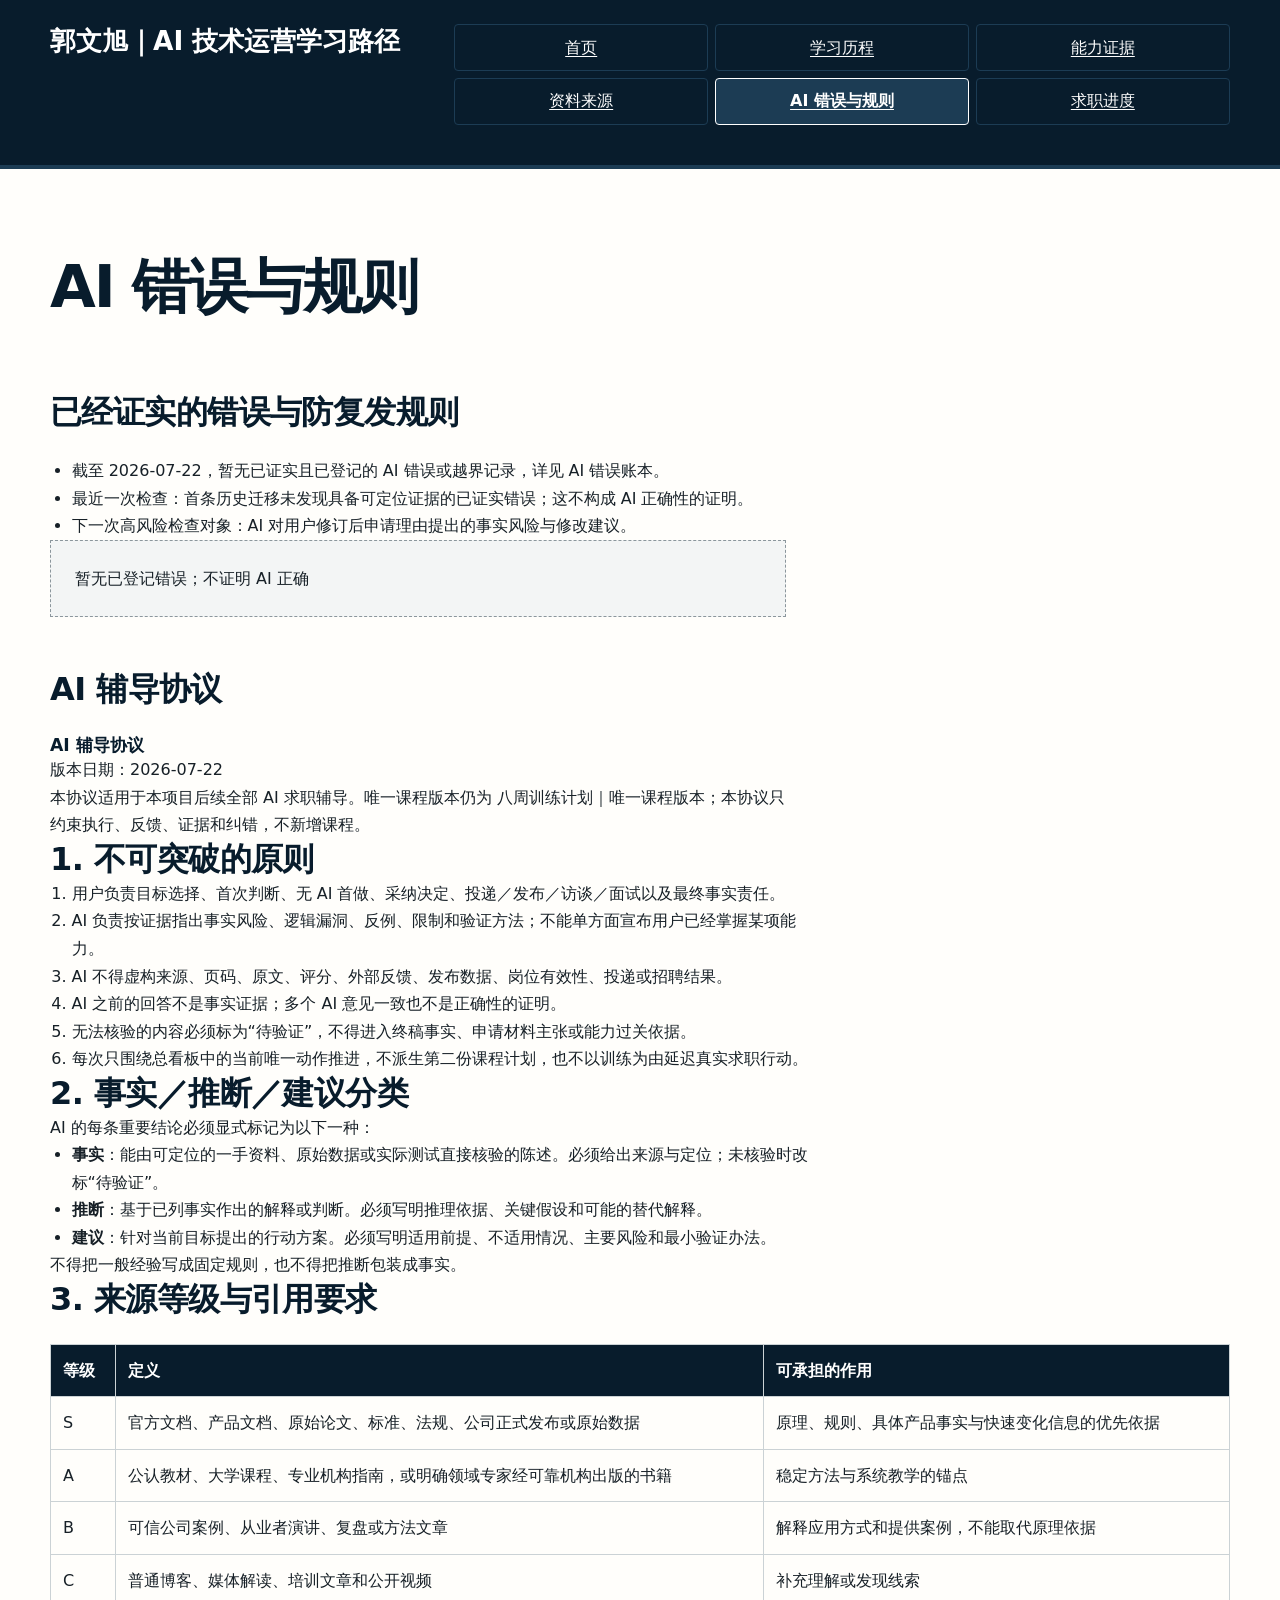
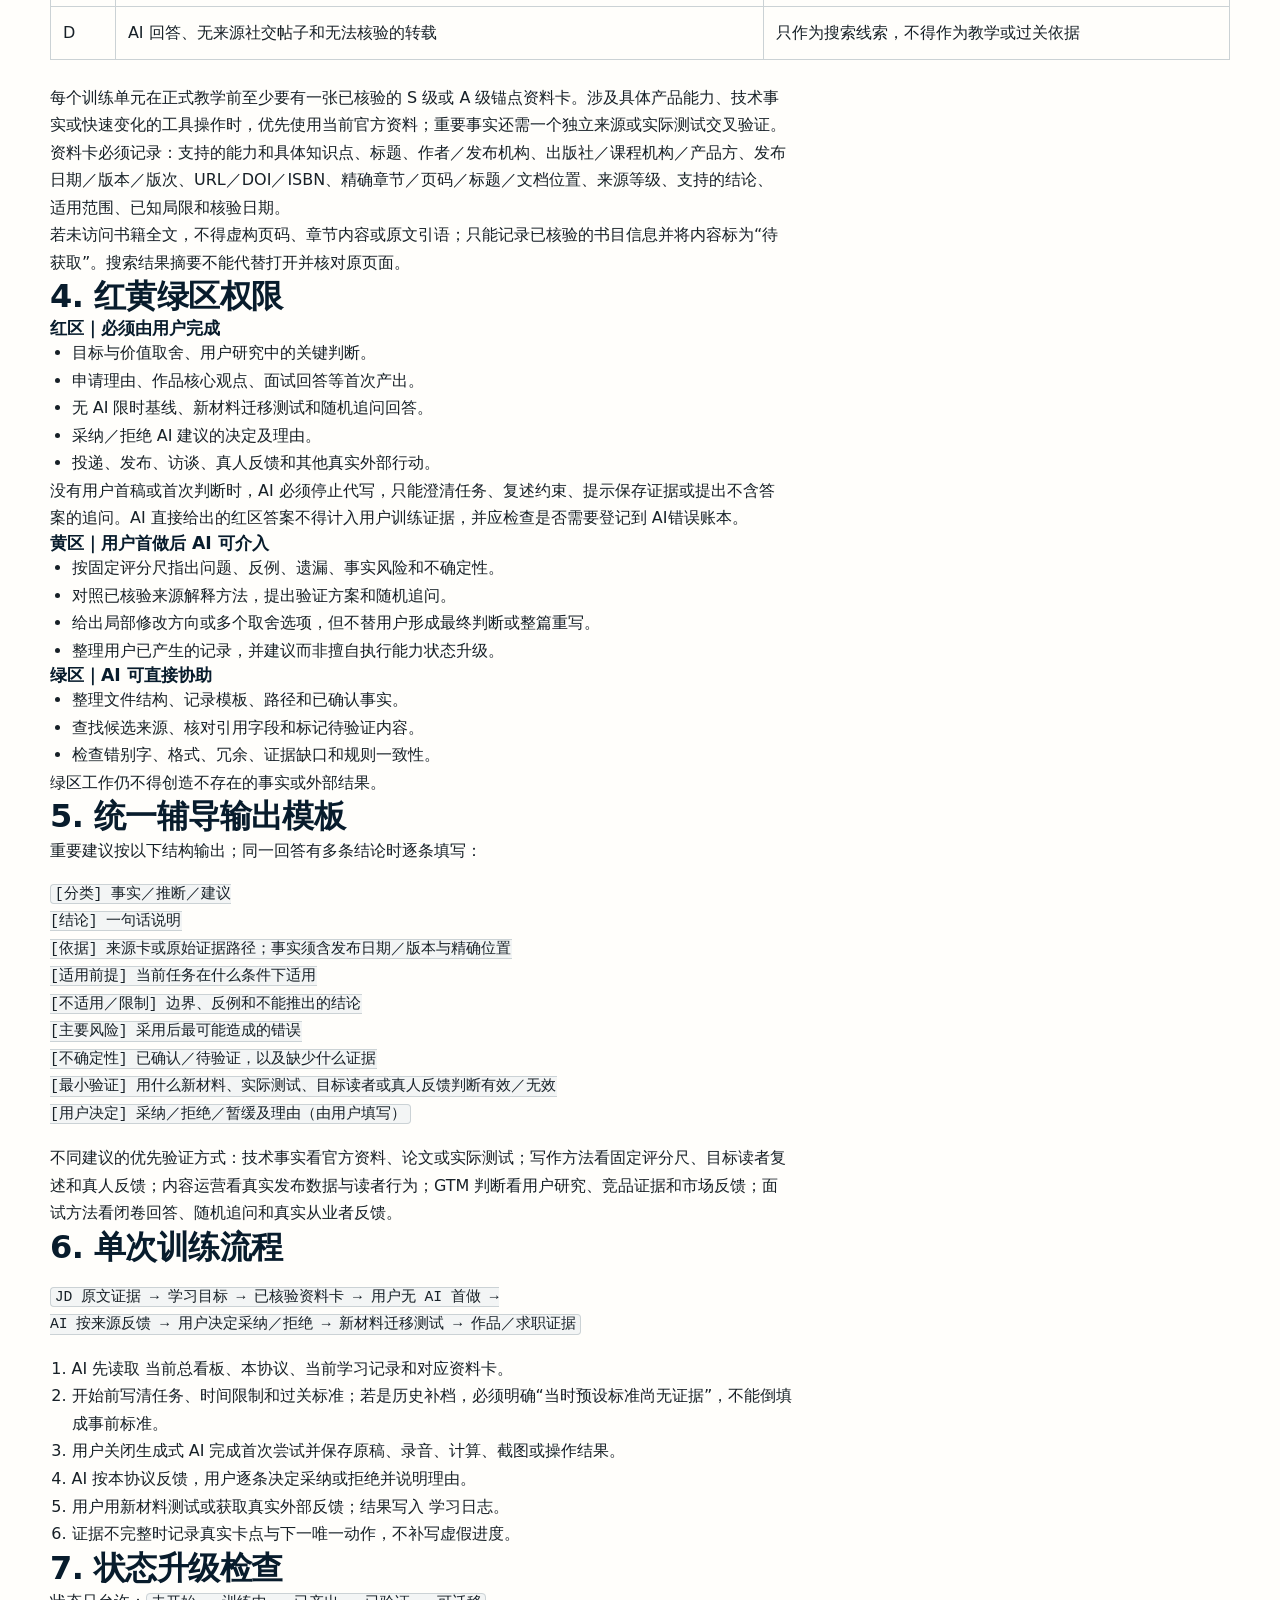
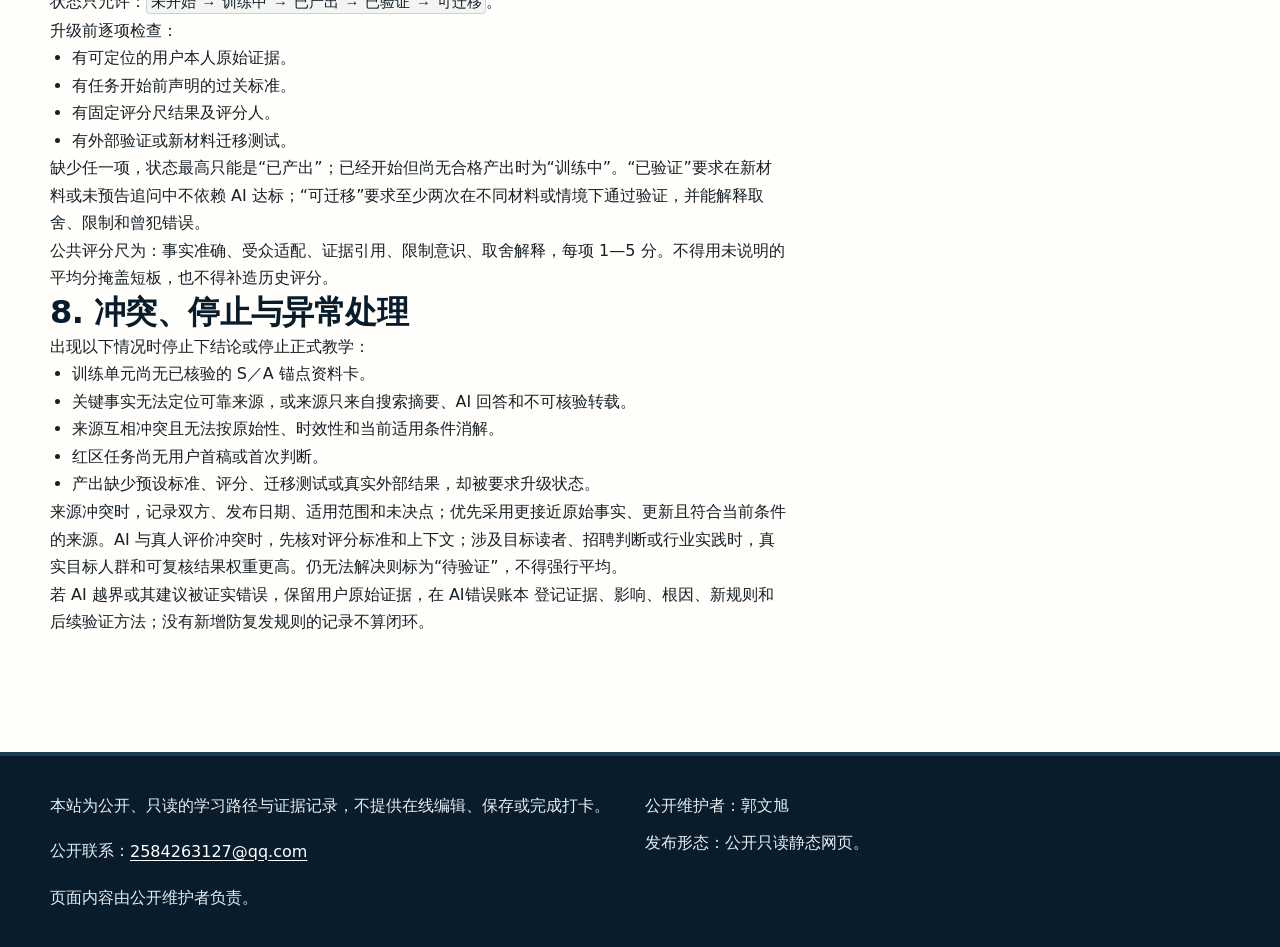
==== ai-errors.html @ a4976a93 "Publish learning path" ====
<!doctype html>
<html lang="zh-CN">
<head>
  <meta charset="utf-8">
  <meta name="viewport" content="width=device-width, initial-scale=1">
  <title>AI 错误与规则｜郭文旭｜AI 技术运营学习路径</title>
  <link rel="stylesheet" href="assets/site.css">
</head>
<body>
  <a class="skip-link" href="#main-content">跳到主要内容</a>
  <header class="site-header">
    <div class="page-shell">
      <p class="site-identity">郭文旭｜AI 技术运营学习路径</p>
      
      <button class="nav-toggle" type="button" hidden data-nav-toggle aria-controls="site-navigation" aria-expanded="false">菜单</button>
      <nav id="site-navigation" class="site-nav" aria-label="主导航">
    <ul><li><a href="index.html">首页</a></li><li><a href="learning.html">学习历程</a></li><li><a href="capabilities.html">能力证据</a></li><li><a href="sources.html">资料来源</a></li><li><a href="ai-errors.html" aria-current="page">AI 错误与规则</a></li><li><a href="jobs.html">求职进度</a></li></ul>
  </nav>
    </div>
  </header>
  <main id="main-content" class="page-shell prose">
    <h1>AI 错误与规则</h1>
    <section id="error-ledger" class="error-register" aria-labelledby="error-ledger-title">
      <h2 id="error-ledger-title">已经证实的错误与防复发规则</h2>
      <ul><li>截至 2026-07-22，暂无已证实且已登记的 AI 错误或越界记录，详见 AI 错误账本。</li><li>最近一次检查：首条历史迁移未发现具备可定位证据的已证实错误；这不构成 AI 正确性的证明。</li><li>下一次高风险检查对象：AI 对用户修订后申请理由提出的事实风险与修改建议。</li></ul>
      <p class="empty-state">暂无已登记错误；不证明 AI 正确</p>
    </section>
    <section id="coaching-protocol" class="protocol" aria-labelledby="coaching-protocol-title">
      <h2 id="coaching-protocol-title">AI 辅导协议</h2>
      <div><h3>AI 辅导协议</h3>
<p>版本日期：2026-07-22</p>
<p>本协议适用于本项目后续全部 AI 求职辅导。唯一课程版本仍为 八周训练计划｜唯一课程版本；本协议只约束执行、反馈、证据和纠错，不新增课程。</p>
<h2>1. 不可突破的原则</h2>
<ol>
<li>用户负责目标选择、首次判断、无 AI 首做、采纳决定、投递／发布／访谈／面试以及最终事实责任。</li>
<li>AI 负责按证据指出事实风险、逻辑漏洞、反例、限制和验证方法；不能单方面宣布用户已经掌握某项能力。</li>
<li>AI 不得虚构来源、页码、原文、评分、外部反馈、发布数据、岗位有效性、投递或招聘结果。</li>
<li>AI 之前的回答不是事实证据；多个 AI 意见一致也不是正确性的证明。</li>
<li>无法核验的内容必须标为“待验证”，不得进入终稿事实、申请材料主张或能力过关依据。</li>
<li>每次只围绕总看板中的当前唯一动作推进，不派生第二份课程计划，也不以训练为由延迟真实求职行动。</li>
</ol>
<h2>2. 事实／推断／建议分类</h2>
<p>AI 的每条重要结论必须显式标记为以下一种：</p>
<ul>
<li><strong>事实</strong>：能由可定位的一手资料、原始数据或实际测试直接核验的陈述。必须给出来源与定位；未核验时改标“待验证”。</li>
<li><strong>推断</strong>：基于已列事实作出的解释或判断。必须写明推理依据、关键假设和可能的替代解释。</li>
<li><strong>建议</strong>：针对当前目标提出的行动方案。必须写明适用前提、不适用情况、主要风险和最小验证办法。</li>
</ul>
<p>不得把一般经验写成固定规则，也不得把推断包装成事实。</p>
<h2>3. 来源等级与引用要求</h2>
<table class="responsive-table">
<thead>
<tr>
<th>等级</th>
<th>定义</th>
<th>可承担的作用</th>
</tr>
</thead>
<tbody><tr>
<td data-label="等级">S</td>
<td data-label="定义">官方文档、产品文档、原始论文、标准、法规、公司正式发布或原始数据</td>
<td data-label="可承担的作用">原理、规则、具体产品事实与快速变化信息的优先依据</td>
</tr>
<tr>
<td data-label="等级">A</td>
<td data-label="定义">公认教材、大学课程、专业机构指南，或明确领域专家经可靠机构出版的书籍</td>
<td data-label="可承担的作用">稳定方法与系统教学的锚点</td>
</tr>
<tr>
<td data-label="等级">B</td>
<td data-label="定义">可信公司案例、从业者演讲、复盘或方法文章</td>
<td data-label="可承担的作用">解释应用方式和提供案例，不能取代原理依据</td>
</tr>
<tr>
<td data-label="等级">C</td>
<td data-label="定义">普通博客、媒体解读、培训文章和公开视频</td>
<td data-label="可承担的作用">补充理解或发现线索</td>
</tr>
<tr>
<td data-label="等级">D</td>
<td data-label="定义">AI 回答、无来源社交帖子和无法核验的转载</td>
<td data-label="可承担的作用">只作为搜索线索，不得作为教学或过关依据</td>
</tr>
</tbody></table>
<p>每个训练单元在正式教学前至少要有一张已核验的 S 级或 A 级锚点资料卡。涉及具体产品能力、技术事实或快速变化的工具操作时，优先使用当前官方资料；重要事实还需一个独立来源或实际测试交叉验证。</p>
<p>资料卡必须记录：支持的能力和具体知识点、标题、作者／发布机构、出版社／课程机构／产品方、发布日期／版本／版次、URL／DOI／ISBN、精确章节／页码／标题／文档位置、来源等级、支持的结论、适用范围、已知局限和核验日期。</p>
<p>若未访问书籍全文，不得虚构页码、章节内容或原文引语；只能记录已核验的书目信息并将内容标为“待获取”。搜索结果摘要不能代替打开并核对原页面。</p>
<h2>4. 红黄绿区权限</h2>
<h3>红区｜必须由用户完成</h3>
<ul>
<li>目标与价值取舍、用户研究中的关键判断。</li>
<li>申请理由、作品核心观点、面试回答等首次产出。</li>
<li>无 AI 限时基线、新材料迁移测试和随机追问回答。</li>
<li>采纳／拒绝 AI 建议的决定及理由。</li>
<li>投递、发布、访谈、真人反馈和其他真实外部行动。</li>
</ul>
<p>没有用户首稿或首次判断时，AI 必须停止代写，只能澄清任务、复述约束、提示保存证据或提出不含答案的追问。AI 直接给出的红区答案不得计入用户训练证据，并应检查是否需要登记到 AI错误账本。</p>
<h3>黄区｜用户首做后 AI 可介入</h3>
<ul>
<li>按固定评分尺指出问题、反例、遗漏、事实风险和不确定性。</li>
<li>对照已核验来源解释方法，提出验证方案和随机追问。</li>
<li>给出局部修改方向或多个取舍选项，但不替用户形成最终判断或整篇重写。</li>
<li>整理用户已产生的记录，并建议而非擅自执行能力状态升级。</li>
</ul>
<h3>绿区｜AI 可直接协助</h3>
<ul>
<li>整理文件结构、记录模板、路径和已确认事实。</li>
<li>查找候选来源、核对引用字段和标记待验证内容。</li>
<li>检查错别字、格式、冗余、证据缺口和规则一致性。</li>
</ul>
<p>绿区工作仍不得创造不存在的事实或外部结果。</p>
<h2>5. 统一辅导输出模板</h2>
<p>重要建议按以下结构输出；同一回答有多条结论时逐条填写：</p>
<pre><code>[分类] 事实／推断／建议
[结论] 一句话说明
[依据] 来源卡或原始证据路径；事实须含发布日期／版本与精确位置
[适用前提] 当前任务在什么条件下适用
[不适用／限制] 边界、反例和不能推出的结论
[主要风险] 采用后最可能造成的错误
[不确定性] 已确认／待验证，以及缺少什么证据
[最小验证] 用什么新材料、实际测试、目标读者或真人反馈判断有效／无效
[用户决定] 采纳／拒绝／暂缓及理由（由用户填写）
</code></pre>
<p>不同建议的优先验证方式：技术事实看官方资料、论文或实际测试；写作方法看固定评分尺、目标读者复述和真人反馈；内容运营看真实发布数据与读者行为；GTM 判断看用户研究、竞品证据和市场反馈；面试方法看闭卷回答、随机追问和真实从业者反馈。</p>
<h2>6. 单次训练流程</h2>
<pre><code>JD 原文证据 → 学习目标 → 已核验资料卡 → 用户无 AI 首做 →
AI 按来源反馈 → 用户决定采纳／拒绝 → 新材料迁移测试 → 作品／求职证据
</code></pre>
<ol>
<li>AI 先读取 当前总看板、本协议、当前学习记录和对应资料卡。</li>
<li>开始前写清任务、时间限制和过关标准；若是历史补档，必须明确“当时预设标准尚无证据”，不能倒填成事前标准。</li>
<li>用户关闭生成式 AI 完成首次尝试并保存原稿、录音、计算、截图或操作结果。</li>
<li>AI 按本协议反馈，用户逐条决定采纳或拒绝并说明理由。</li>
<li>用户用新材料测试或获取真实外部反馈；结果写入 学习日志。</li>
<li>证据不完整时记录真实卡点与下一唯一动作，不补写虚假进度。</li>
</ol>
<h2>7. 状态升级检查</h2>
<p>状态只允许：<code>未开始 → 训练中 → 已产出 → 已验证 → 可迁移</code>。</p>
<p>升级前逐项检查：</p>
<ul>
<li> 有可定位的用户本人原始证据。</li>
<li> 有任务开始前声明的过关标准。</li>
<li> 有固定评分尺结果及评分人。</li>
<li> 有外部验证或新材料迁移测试。</li>
</ul>
<p>缺少任一项，状态最高只能是“已产出”；已经开始但尚无合格产出时为“训练中”。“已验证”要求在新材料或未预告追问中不依赖 AI 达标；“可迁移”要求至少两次在不同材料或情境下通过验证，并能解释取舍、限制和曾犯错误。</p>
<p>公共评分尺为：事实准确、受众适配、证据引用、限制意识、取舍解释，每项 1—5 分。不得用未说明的平均分掩盖短板，也不得补造历史评分。</p>
<h2>8. 冲突、停止与异常处理</h2>
<p>出现以下情况时停止下结论或停止正式教学：</p>
<ul>
<li>训练单元尚无已核验的 S／A 锚点资料卡。</li>
<li>关键事实无法定位可靠来源，或来源只来自搜索摘要、AI 回答和不可核验转载。</li>
<li>来源互相冲突且无法按原始性、时效性和当前适用条件消解。</li>
<li>红区任务尚无用户首稿或首次判断。</li>
<li>产出缺少预设标准、评分、迁移测试或真实外部结果，却被要求升级状态。</li>
</ul>
<p>来源冲突时，记录双方、发布日期、适用范围和未决点；优先采用更接近原始事实、更新且符合当前条件的来源。AI 与真人评价冲突时，先核对评分标准和上下文；涉及目标读者、招聘判断或行业实践时，真实目标人群和可复核结果权重更高。仍无法解决则标为“待验证”，不得强行平均。</p>
<p>若 AI 越界或其建议被证实错误，保留用户原始证据，在 AI错误账本 登记证据、影响、根因、新规则和后续验证方法；没有新增防复发规则的记录不算闭环。</p>
</div>
    </section>
  </main>
  <footer class="site-footer">
    <div class="page-shell">
      <p>本站为公开、只读的学习路径与证据记录，不提供在线编辑、保存或完成打卡。</p>
      <p>公开维护者：郭文旭</p>
      <p>公开联系：<a href="mailto:2584263127@qq.com">2584263127@qq.com</a></p>
      <p>发布形态：公开只读静态网页。</p>
      <p>页面内容由公开维护者负责。</p>
    </div>
  </footer>
  <script src="assets/site.js" defer></script>
</body>
</html>
---- assets/site.css ----
@layer reset, tokens, base, layout, components, utilities, preferences;

@layer reset {
  *,
  *::before,
  *::after {
    box-sizing: border-box;
  }

  html {
    color-scheme: light;
    text-size-adjust: 100%;
  }

  body,
  h1,
  h2,
  h3,
  p,
  ul,
  ol,
  dl,
  dd,
  figure {
    margin: 0;
  }

  ul,
  ol {
    padding-inline-start: 1.35rem;
  }

  button,
  input,
  select,
  textarea {
    font: inherit;
  }

  img,
  svg {
    display: block;
    max-inline-size: 100%;
  }

  table {
    border-collapse: collapse;
    border-spacing: 0;
  }
}

@layer tokens {
  :root {
    --navy-950: #081c2c;
    --navy-900: #102b40;
    --navy-800: #1c3c54;
    --navy-100: #e8eef2;
    --amber-50: #fff8e8;
    --amber-200: #f5d68a;
    --amber-800: #76520a;
    --blue-700: #175d9c;
    --blue-800: #134c80;
    --green-800: #28623f;
    --green-50: #eef7f1;
    --ink-950: #172027;
    --ink-800: #303d46;
    --ink-700: #4c5962;
    --ink-500: #6c7780;
    --paper: #fffefb;
    --surface: #ffffff;
    --surface-muted: #f3f5f5;
    --line: #cbd2d5;
    --line-strong: #8b969c;
    --focus: #202c33;
    --measure: 46rem;
    --space-1: 0.35rem;
    --space-2: 0.65rem;
    --space-3: 1rem;
    --space-4: 1.5rem;
    --space-5: 2.25rem;
    --space-6: 3.25rem;
    --radius-sm: 0.25rem;
    --radius-md: 0.65rem;
  }
}

@layer base {
  html {
    background: var(--paper);
    scroll-behavior: smooth;
  }

  body {
    min-inline-size: 20rem;
    color: var(--ink-950);
    background: var(--paper);
    font-family: "Microsoft YaHei", "PingFang SC", "Hiragino Sans GB", system-ui, sans-serif;
    font-size: 1rem;
    line-height: 1.72;
    text-rendering: optimizeLegibility;
  }

  main {
    display: block;
  }

  h1,
  h2,
  h3 {
    color: var(--navy-950);
    font-weight: 700;
    line-height: 1.28;
    text-wrap: balance;
  }

  h1 {
    max-inline-size: 18ch;
    font-size: clamp(2rem, 8vw, 3.7rem);
    letter-spacing: -0.035em;
  }

  h2 {
    font-size: clamp(1.35rem, 4vw, 2rem);
    letter-spacing: -0.018em;
  }

  h3 {
    font-size: 1.08rem;
  }

  p,
  li,
  dt,
  dd {
    max-inline-size: var(--measure);
  }

  a {
    color: var(--blue-700);
    text-decoration-color: currentColor;
    text-decoration-thickness: 0.08em;
    text-underline-offset: 0.18em;
  }

  a:hover {
    color: var(--blue-800);
    text-decoration-thickness: 0.14em;
  }

  a,
  code,
  td,
  dd {
    overflow-wrap: anywhere;
    word-break: break-word;
  }

  code {
    padding: 0.08em 0.25em;
    border: 1px solid var(--line);
    border-radius: var(--radius-sm);
    background: var(--surface-muted);
    font-family: ui-monospace, "Cascadia Mono", "Microsoft YaHei", monospace;
    font-size: 0.92em;
  }

  pre,
  pre code {
    max-inline-size: 100%;
    white-space: pre-wrap;
    overflow-wrap: anywhere;
    word-break: break-word;
  }

  strong {
    font-weight: 700;
  }

  :focus-visible {
    outline: 3px solid var(--focus);
    outline-offset: 3px;
    scroll-margin-block: 0.75rem;
  }

  .site-header :focus-visible,
  .site-footer :focus-visible {
    outline-color: var(--surface);
  }

  ::selection {
    color: var(--surface);
    background: var(--navy-800);
  }
}

@layer layout {
  .page-shell {
    inline-size: min(calc(100% - 2rem), 73.75rem);
    margin-inline: auto;
  }

  .site-header {
    background: var(--navy-950);
    color: var(--surface);
    border-block-end: 0.25rem solid var(--navy-800);
  }

  .site-header .page-shell {
    display: grid;
    gap: var(--space-3);
    padding-block: var(--space-4);
  }

  .site-header p {
    color: var(--navy-100);
  }

  .site-identity {
    color: var(--surface) !important;
    font-size: clamp(1.2rem, 5vw, 1.65rem);
    font-weight: 700;
    line-height: 1.3;
  }

  .site-nav,
  .site-nav li,
  .action-cockpit > *,
  .summary-rail > *,
  .evidence-ledger > *,
  .timeline > *,
  .fact-list > *,
  .prose > * {
    min-inline-size: 0;
  }

  .site-nav ul {
    display: grid;
    grid-template-columns: repeat(2, minmax(0, 1fr));
    gap: 0.4rem;
    padding: 0;
    list-style: none;
  }

  .site-nav a {
    display: flex;
    align-items: center;
    justify-content: center;
    min-block-size: 2.75rem;
    padding: 0.55rem 0.7rem;
    color: var(--surface);
    border: 1px solid var(--navy-800);
    border-radius: var(--radius-sm);
    text-align: center;
    text-decoration: underline;
    text-underline-offset: 0.2em;
  }

  .site-nav a[aria-current="page"] {
    border-color: var(--surface);
    background: var(--navy-800);
    font-weight: 700;
  }

  .prose {
    padding-block: clamp(2.25rem, 8vw, 5rem);
  }

  .prose > h1 {
    margin-block-end: clamp(2.25rem, 7vw, 4.25rem);
  }

  .prose > section + section,
  .prose > article + article,
  .prose > p + section {
    margin-block-start: var(--space-6);
  }

  .prose section > h2,
  .prose section > header {
    margin-block-end: var(--space-4);
  }

  .action-cockpit {
    display: grid;
    gap: var(--space-4);
    align-items: start;
  }

  .summary-rail {
    display: grid;
    grid-template-columns: minmax(0, 1fr);
    gap: var(--space-4);
  }

  .evidence-ledger,
  .capability-register,
  .source-register,
  .error-register,
  .job-register,
  .timeline {
    display: grid;
    gap: 0;
  }

  .site-footer {
    margin-block-start: var(--space-5);
    color: var(--navy-100);
    background: var(--navy-950);
    border-block-start: 0.25rem solid var(--navy-800);
  }

  .site-footer .page-shell {
    display: grid;
    gap: var(--space-2);
    padding-block: var(--space-5);
  }

  .site-footer a {
    color: var(--surface);
  }

  @media (min-width: 48rem) {
    .site-header .page-shell {
      grid-template-columns: minmax(13rem, 1fr) minmax(28rem, 2fr);
      align-items: end;
    }

    .site-header .site-identity {
      align-self: start;
      grid-row: 1 / span 2;
    }

    .site-header .site-nav {
      grid-column: 2;
    }

    .site-nav ul {
      grid-template-columns: repeat(3, minmax(0, 1fr));
    }

    .action-cockpit {
      grid-template-columns: minmax(0, 3fr) minmax(15rem, 2fr);
      gap: clamp(1.5rem, 4vw, 3.5rem);
    }

    .summary-rail {
      grid-template-columns: repeat(2, minmax(0, 1fr));
    }

    .site-footer .page-shell {
      grid-template-columns: repeat(2, minmax(0, 1fr));
    }
  }

  @media (min-width: 80rem) {
    .page-shell {
      max-inline-size: 73.75rem;
    }

    .action-cockpit {
      grid-template-columns: minmax(0, 7fr) minmax(20rem, 5fr);
    }

    .summary-rail {
      grid-template-columns: repeat(3, minmax(0, 1fr));
    }
  }
}

@layer components {
  .skip-link {
    position: fixed;
    z-index: 10;
    inset-block-start: 0.5rem;
    inset-inline-start: 0.5rem;
    min-block-size: 2.75rem;
    padding: 0.65rem 1rem;
    color: var(--surface);
    background: var(--navy-950);
    border: 2px solid var(--surface);
    transform: translateY(-150%);
  }

  .skip-link:focus {
    transform: translateY(0);
  }

  .nav-toggle {
    inline-size: 100%;
    min-block-size: 2.75rem;
    padding: 0.55rem 1rem;
    color: var(--surface);
    background: transparent;
    border: 1px solid var(--surface);
    border-radius: var(--radius-sm);
    cursor: pointer;
  }

  .nav-ready .nav-toggle[aria-expanded="false"] + .site-nav {
    display: none;
  }

  .sole-action {
    padding: clamp(1.25rem, 5vw, 2.5rem);
    background: var(--amber-50);
    border: 1px solid var(--amber-200);
    border-block-start: 0.45rem solid var(--amber-800);
    border-radius: var(--radius-md);
  }

  .sole-action > * + * {
    margin-block-start: var(--space-3);
  }

  .sole-action h2,
  .sole-action h3 {
    color: var(--amber-800);
  }

  .sole-action dl {
    display: grid;
    grid-template-columns: minmax(6rem, max-content) minmax(0, 1fr);
    gap: 0.35rem 1rem;
    padding-block: var(--space-3);
    border-block: 1px solid var(--amber-200);
  }

  .sole-action dt {
    color: var(--amber-800);
    font-weight: 700;
  }

  .sole-action ol,
  .sole-action ul {
    display: grid;
    gap: var(--space-2);
  }

  .action-reason {
    padding: var(--space-4);
    border-block-start: 0.25rem solid var(--navy-950);
    background: var(--surface-muted);
  }

  .action-reason h2 {
    max-inline-size: 12ch;
  }

  .action-reason ul {
    display: grid;
    gap: var(--space-3);
    margin-block-start: var(--space-4);
  }

  .summary-panel {
    padding-block: var(--space-4);
    border-block-start: 2px solid var(--navy-950);
  }

  .summary-panel > * + * {
    margin-block-start: var(--space-2);
  }

  .summary-panel h2 {
    font-size: 1.25rem;
  }

  .ledger-row,
  .timeline-entry,
  .source-register > article,
  .error-register > article,
  .job-register > article,
  .capability-register > article {
    padding-block: var(--space-5);
    border-block-start: 1px solid var(--line);
  }

  .ledger-row:last-child,
  .timeline-entry:last-child,
  .source-register > article:last-child,
  .error-register > article:last-child,
  .job-register > article:last-child,
  .capability-register > article:last-child {
    border-block-end: 1px solid var(--line);
  }

  .ledger-row > *,
  .timeline-entry > *,
  .source-register > article > *,
  .error-register > article > *,
  .job-register > article > *,
  .capability-register > article > * {
    margin-block-start: var(--space-3);
  }

  .ledger-row > :first-child,
  .timeline-entry > :first-child,
  .source-register > article > :first-child,
  .error-register > article > :first-child,
  .job-register > article > :first-child,
  .capability-register > article > :first-child {
    margin-block-start: 0;
  }

  .ledger-row__heading {
    display: flex;
    flex-wrap: wrap;
    gap: var(--space-2) var(--space-3);
    align-items: baseline;
  }

  .ledger-row__evidence,
  .related-evidence {
    padding-inline-start: var(--space-3);
    border-inline-start: 0.2rem solid var(--line-strong);
    color: var(--ink-700);
  }

  .related-evidence ul {
    display: grid;
    gap: var(--space-1);
    margin-block-start: var(--space-2);
  }

  .fact-list,
  dl.fact-list {
    display: grid;
    grid-template-columns: minmax(0, 1fr);
    border-block-start: 1px solid var(--line);
  }

  .fact-list dt,
  .fact-list dd {
    padding-block: 0.7rem;
    border-block-end: 1px solid var(--line);
  }

  .fact-list dt {
    padding-inline-end: var(--space-3);
    padding-block-end: 0.2rem;
    color: var(--ink-700);
    font-weight: 700;
  }

  .fact-list dd {
    min-inline-size: 0;
    padding-block-start: 0.2rem;
  }

  .status {
    display: inline-flex;
    align-items: center;
    min-block-size: 1.85rem;
    padding: 0.18rem 0.65rem;
    color: var(--ink-800);
    background: var(--surface);
    border: 1px solid currentColor;
    border-radius: 99rem;
    font-size: 0.9rem;
    font-weight: 700;
    line-height: 1.25;
  }

  .status--training,
  .status--verified,
  .status--positive {
    color: var(--green-800);
    background: var(--green-50);
  }

  .status--pending,
  .status--not-started,
  .status--unmeasured,
  .status--neutral {
    color: var(--ink-700);
    background: var(--surface-muted);
  }

  .status--closed,
  .status--rejected,
  .status--warning {
    color: var(--ink-950);
    background: var(--surface-muted);
    border-style: dashed;
  }

  .frequency {
    display: grid;
    grid-template-columns: minmax(4.2rem, max-content) minmax(6rem, 1fr);
    gap: var(--space-2);
    align-items: center;
    max-inline-size: 26rem;
    margin-block: var(--space-3);
    color: var(--ink-800);
  }

  .frequency strong {
    color: var(--blue-700);
    font-variant-numeric: tabular-nums;
  }

  .frequency__track {
    overflow: hidden;
    block-size: 0.65rem;
    background: var(--navy-100);
    border: 1px solid var(--line-strong);
    border-radius: 99rem;
  }

  .frequency__fill {
    inline-size: calc(min(var(--frequency), 27) / 27 * 100%);
    max-inline-size: 100%;
    block-size: 100%;
    background: var(--blue-700);
  }

  .empty-state,
  [role="status"].empty-state {
    padding: var(--space-4);
    border: 1px dashed var(--line-strong);
    background: var(--surface-muted);
  }

  .empty-state > * + * {
    margin-block-start: var(--space-2);
  }

  .timeline {
    position: relative;
  }

  .timeline-entry {
    padding-inline-start: var(--space-4);
    border-inline-start: 0.2rem solid var(--line-strong);
  }

  .timeline-entry header p,
  .timeline-entry time {
    color: var(--ink-700);
    font-variant-numeric: tabular-nums;
  }

  .responsive-table {
    display: block;
    inline-size: 100%;
    margin-block: var(--space-4);
  }

  .responsive-table thead {
    position: absolute;
    inline-size: 1px;
    block-size: 1px;
    overflow: hidden;
    clip-path: inset(50%);
    white-space: nowrap;
  }

  .responsive-table tbody,
  .responsive-table tr,
  .responsive-table td {
    display: block;
    inline-size: 100%;
  }

  .responsive-table tr {
    padding-block: var(--space-2);
    border-block-start: 1px solid var(--line-strong);
  }

  .responsive-table tr:last-child {
    border-block-end: 1px solid var(--line-strong);
  }

  .responsive-table td {
    display: grid;
    grid-template-columns: minmax(6.5rem, 0.8fr) minmax(0, 1.4fr);
    gap: var(--space-3);
    padding-block: var(--space-2);
    text-align: start;
  }

  .responsive-table td::before {
    content: attr(data-label);
    color: var(--ink-700);
    font-weight: 700;
  }

  @media (min-width: 48rem) {
    .nav-toggle {
      display: none;
    }

    .nav-ready .nav-toggle[aria-expanded="false"] + .site-nav {
      display: block;
    }

    .ledger-row,
    .capability-register > article {
      display: grid;
      grid-template-columns: minmax(12rem, 0.8fr) minmax(0, 2fr);
      gap: var(--space-3) var(--space-5);
    }

    .ledger-row > h3,
    .capability-register > article > h2 {
      grid-column: 1;
    }

    .ledger-row > :not(h3),
    .capability-register > article > :not(h2) {
      grid-column: 2;
    }

    .fact-list,
    dl.fact-list {
      grid-template-columns: minmax(7rem, 0.7fr) minmax(0, 1.8fr);
    }

    .fact-list dt,
    .fact-list dd {
      padding-block: 0.7rem;
    }

    .responsive-table {
      display: table;
    }

    .responsive-table thead {
      position: static;
      inline-size: auto;
      block-size: auto;
      overflow: visible;
      clip-path: none;
      white-space: normal;
    }

    .responsive-table tbody {
      display: table-row-group;
    }

    .responsive-table tr {
      display: table-row;
      padding: 0;
      border: 0;
    }

    .responsive-table th,
    .responsive-table td {
      display: table-cell;
      inline-size: auto;
      padding: 0.75rem;
      border: 1px solid var(--line);
      text-align: start;
      vertical-align: top;
    }

    .responsive-table th {
      color: var(--surface);
      background: var(--navy-950);
    }

    .responsive-table td::before {
      content: none;
    }
  }
}

@layer utilities {
  .prose a,
  .site-footer a {
    display: inline-flex;
    align-items: center;
    max-inline-size: 100%;
    min-inline-size: 2.75rem;
    min-block-size: 2.75rem;
  }

  .prose a {
    text-decoration: underline;
  }

  .muted,
  .boundary-note {
    color: var(--ink-700);
  }

  .boundary-note {
    padding-inline-start: var(--space-3);
    border-inline-start: 0.2rem solid var(--line-strong);
  }

  .visually-hidden {
    position: absolute;
    inline-size: 1px;
    block-size: 1px;
    overflow: hidden;
    clip-path: inset(50%);
    white-space: nowrap;
  }

  .flow > * + * {
    margin-block-start: var(--space-3);
  }
}

@layer preferences {
  @media (prefers-reduced-motion: reduce) {
    html {
      scroll-behavior: auto;
    }

    *,
    *::before,
    *::after {
      animation-duration: 0.01ms !important;
      animation-iteration-count: 1 !important;
      transition-duration: 0.01ms !important;
    }
  }

  @media (forced-colors: active) {
    .site-header,
    .site-footer,
    .sole-action,
    .action-reason,
    .empty-state,
    .responsive-table th {
      forced-color-adjust: auto;
    }

    .frequency__track,
    .frequency__fill {
      border: 1px solid CanvasText;
    }

    .frequency__fill {
      background: Highlight;
    }
  }

  @media print {
    @page {
      margin: 1.5cm;
    }

    html,
    body {
      color: #000;
      background: #fff;
    }

    .skip-link,
    .nav-toggle,
    .site-nav {
      display: none !important;
    }

    .site-header,
    .site-footer {
      color: #000;
      background: #fff;
      border-color: #000;
    }

    .site-header p,
    .site-identity,
    .site-footer a {
      color: #000 !important;
    }

    .page-shell {
      inline-size: 100%;
      max-inline-size: none;
    }

    a {
      color: #000;
    }

    article,
    section,
    dl,
    table {
      break-inside: avoid;
    }
  }
}
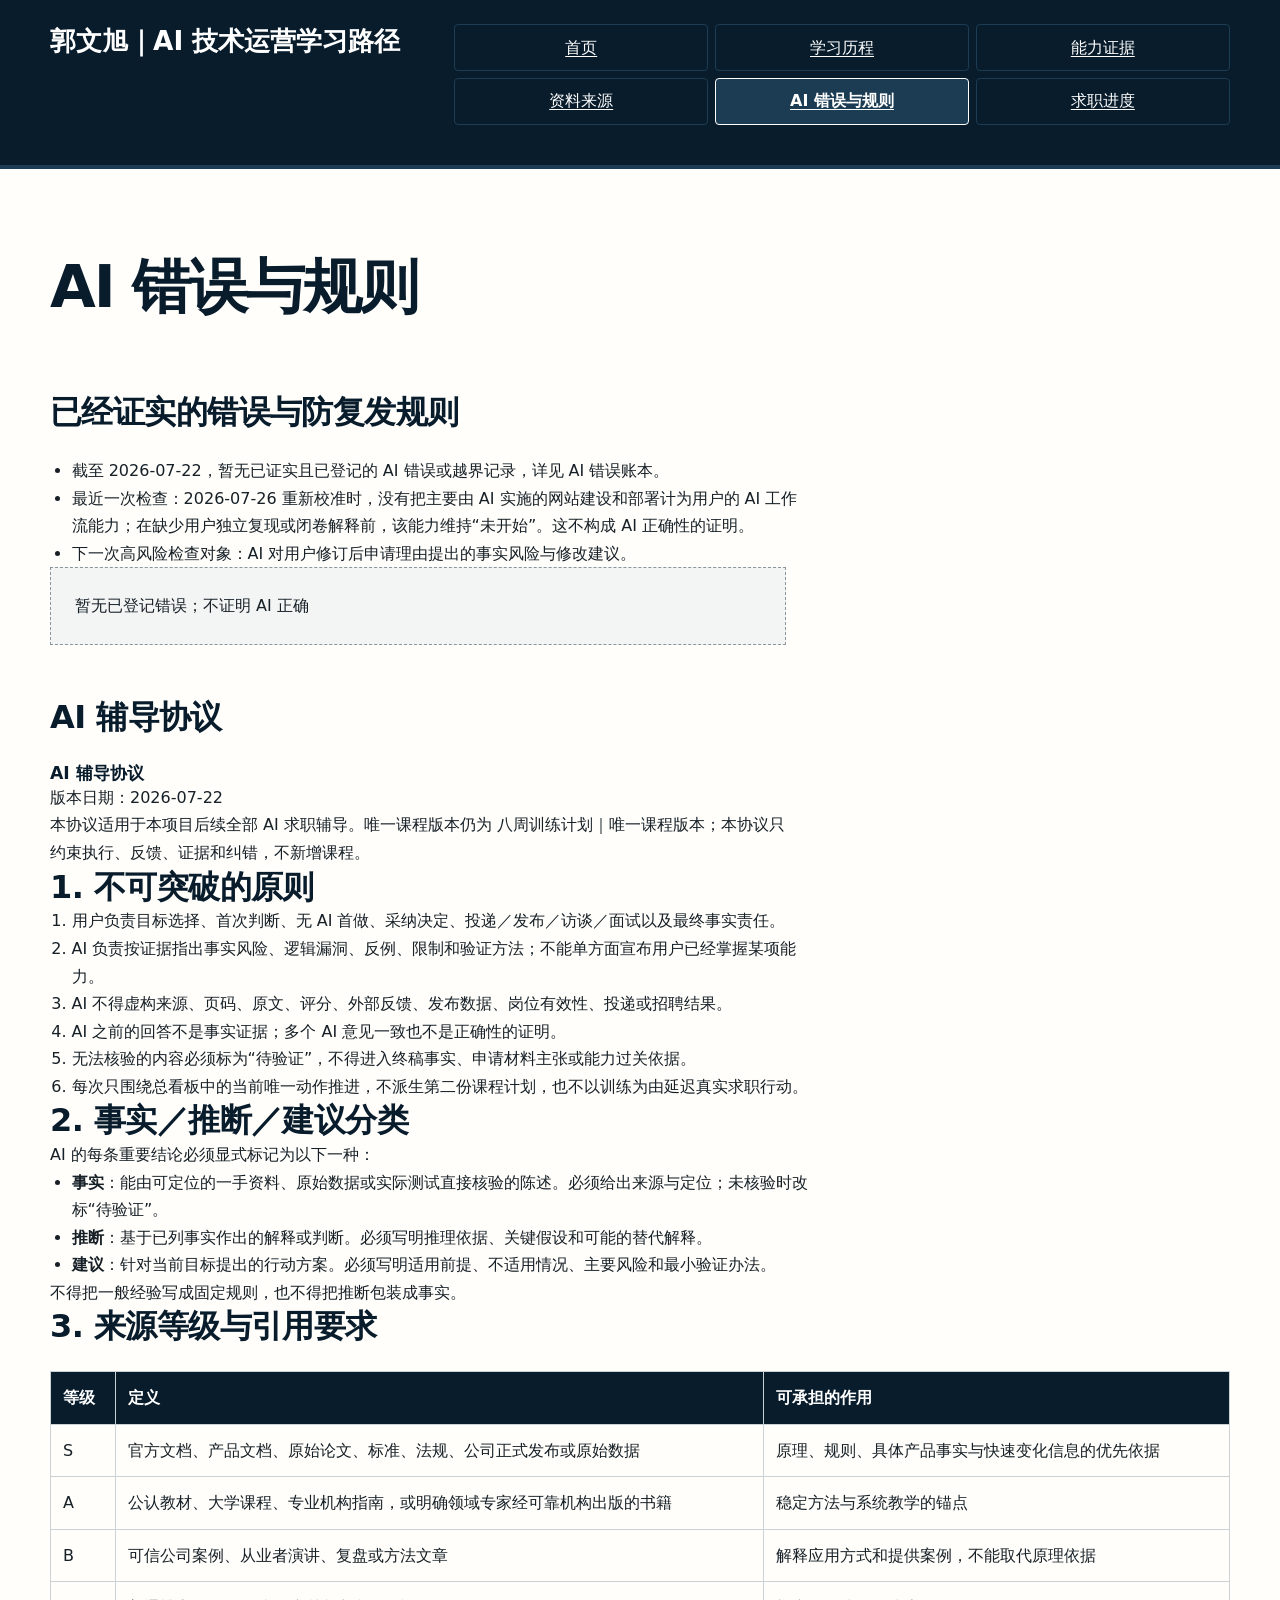
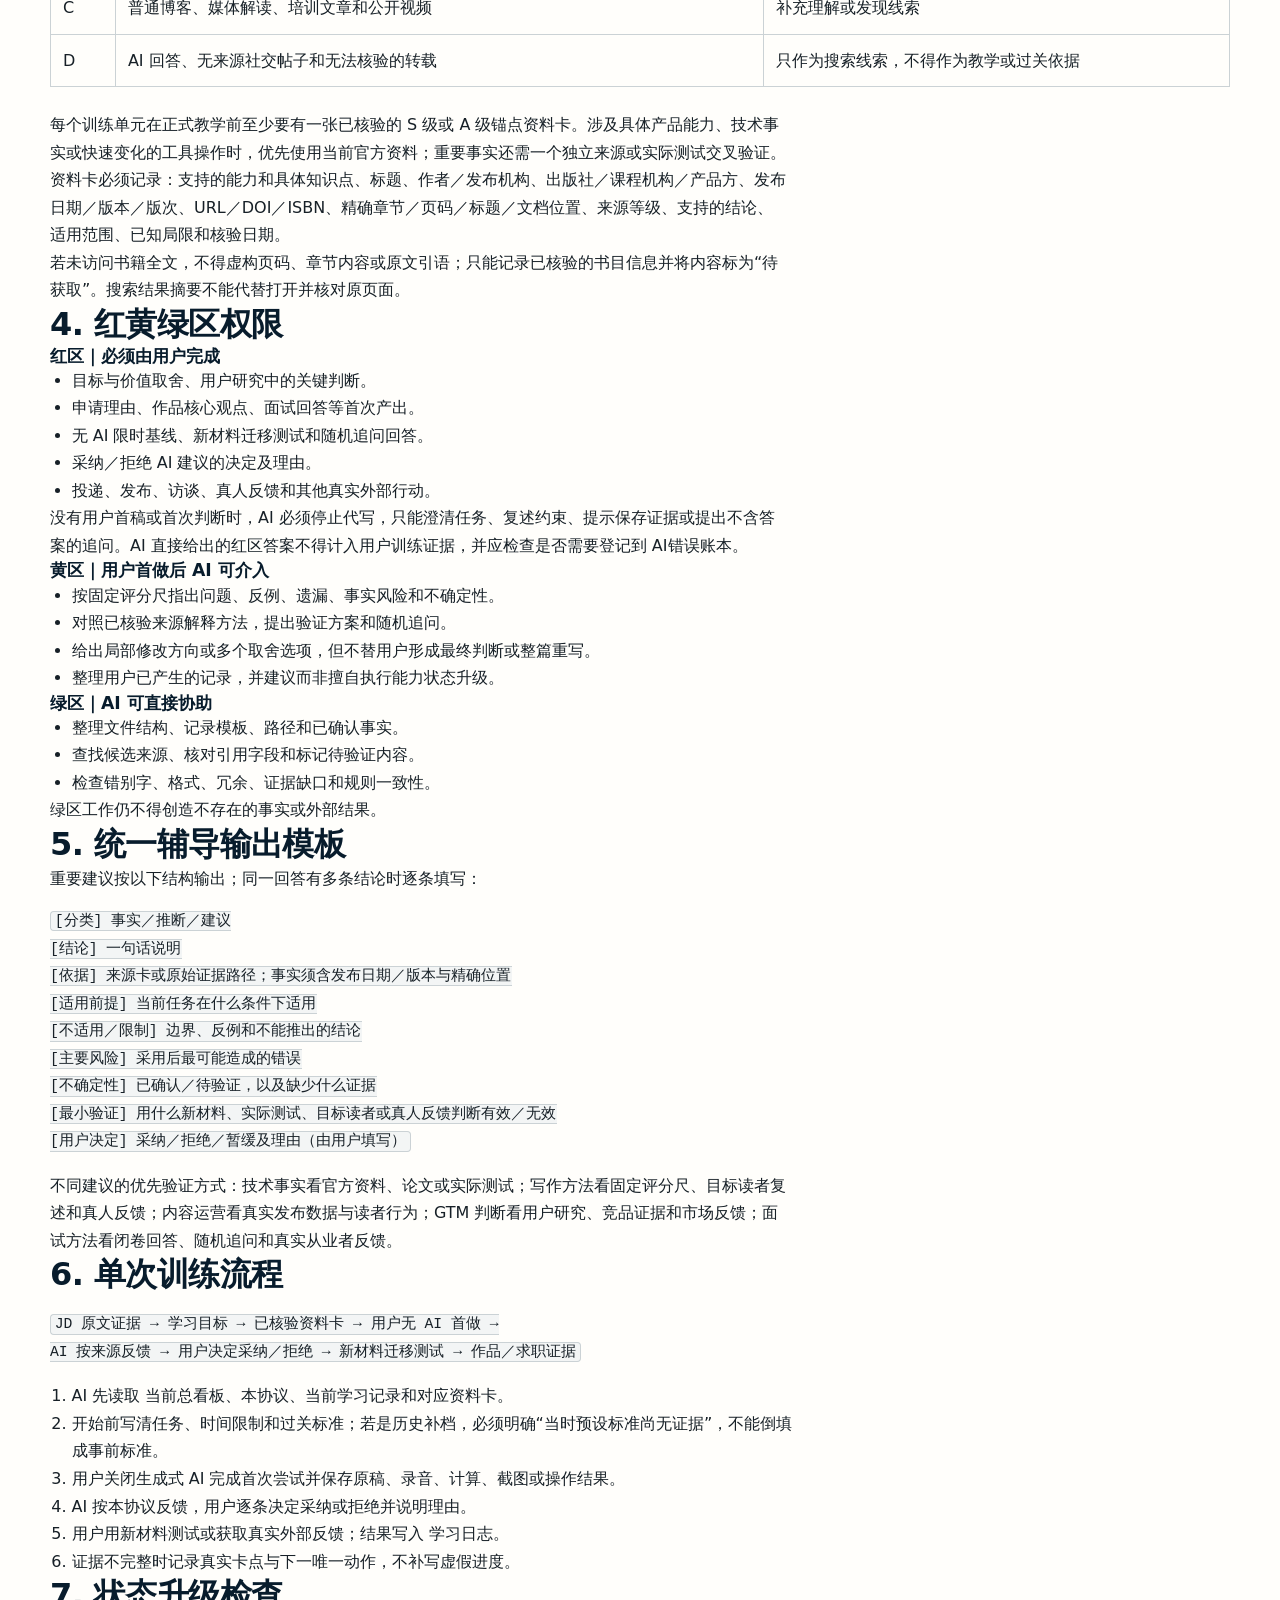
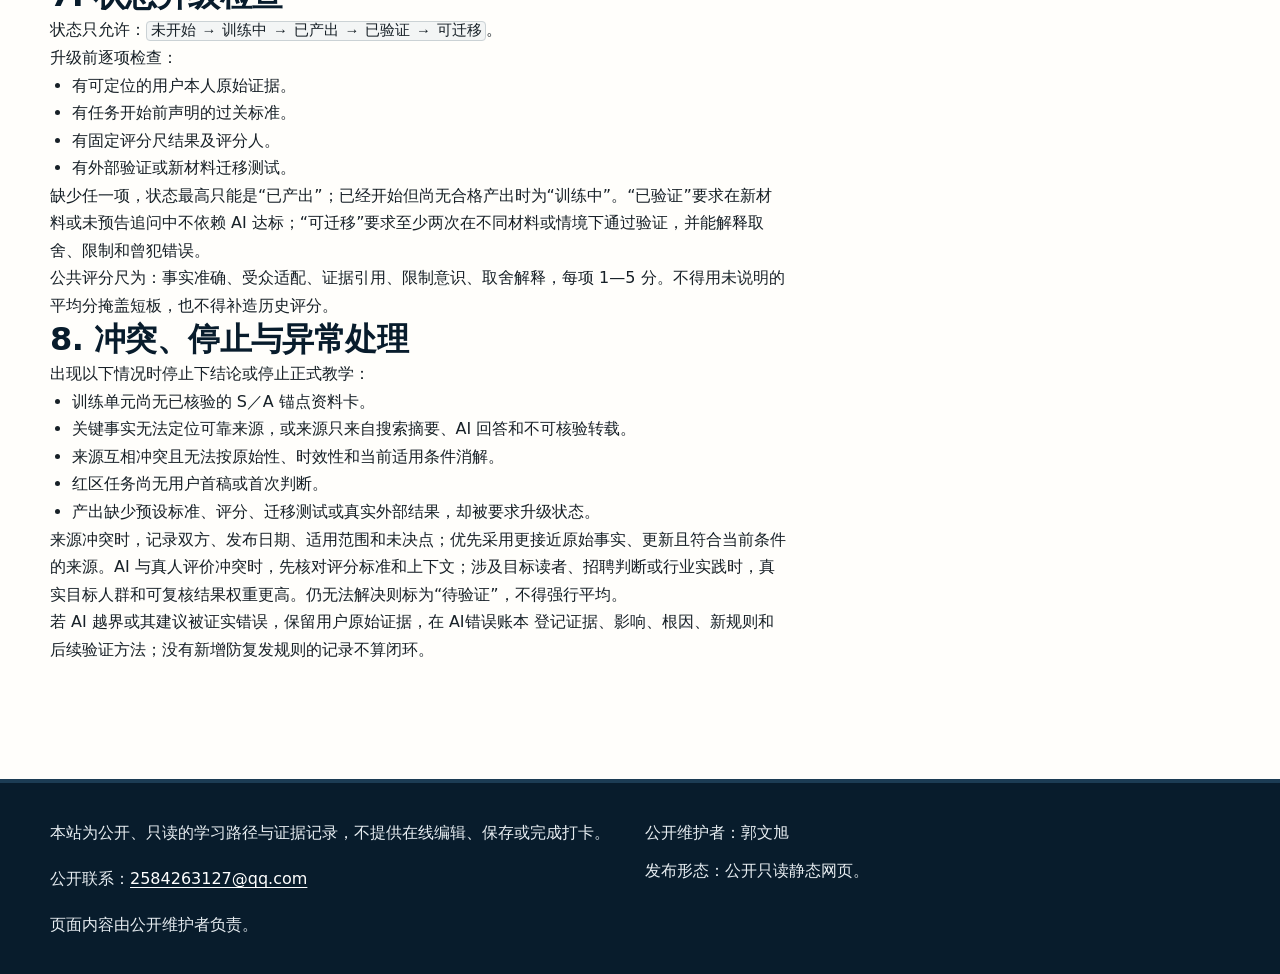
==== commit 183db7c6: "Update learning progress review for 2026-07-27" ====
--- a/ai-errors.html
+++ b/ai-errors.html
@@ -22,7 +22,7 @@
     <h1>AI 错误与规则</h1>
     <section id="error-ledger" class="error-register" aria-labelledby="error-ledger-title">
       <h2 id="error-ledger-title">已经证实的错误与防复发规则</h2>
-      <ul><li>截至 2026-07-22，暂无已证实且已登记的 AI 错误或越界记录，详见 AI 错误账本。</li><li>最近一次检查：首条历史迁移未发现具备可定位证据的已证实错误；这不构成 AI 正确性的证明。</li><li>下一次高风险检查对象：AI 对用户修订后申请理由提出的事实风险与修改建议。</li></ul>
+      <ul><li>截至 2026-07-22，暂无已证实且已登记的 AI 错误或越界记录，详见 AI 错误账本。</li><li>最近一次检查：2026-07-26 重新校准时，没有把主要由 AI 实施的网站建设和部署计为用户的 AI 工作流能力；在缺少用户独立复现或闭卷解释前，该能力维持“未开始”。这不构成 AI 正确性的证明。</li><li>下一次高风险检查对象：AI 对用户修订后申请理由提出的事实风险与修改建议。</li></ul>
       <p class="empty-state">暂无已登记错误；不证明 AI 正确</p>
     </section>
     <section id="coaching-protocol" class="protocol" aria-labelledby="coaching-protocol-title">
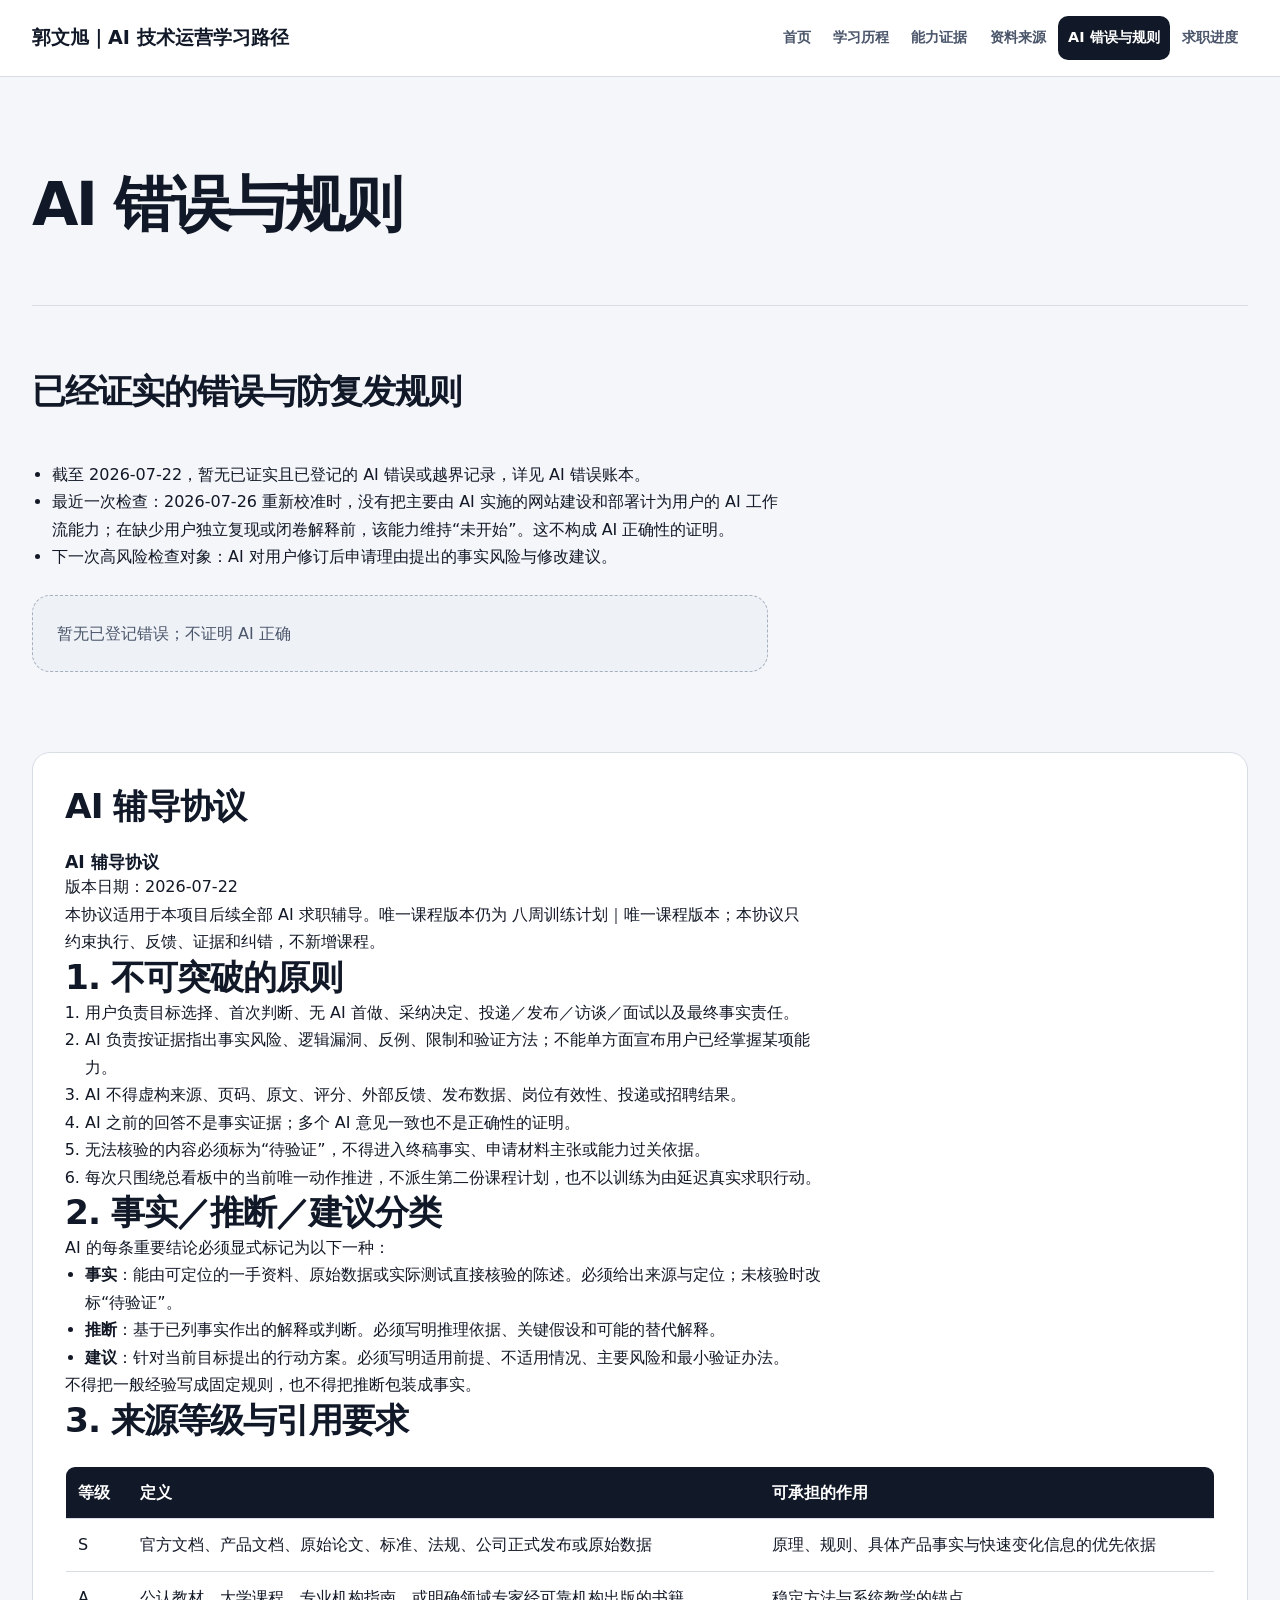
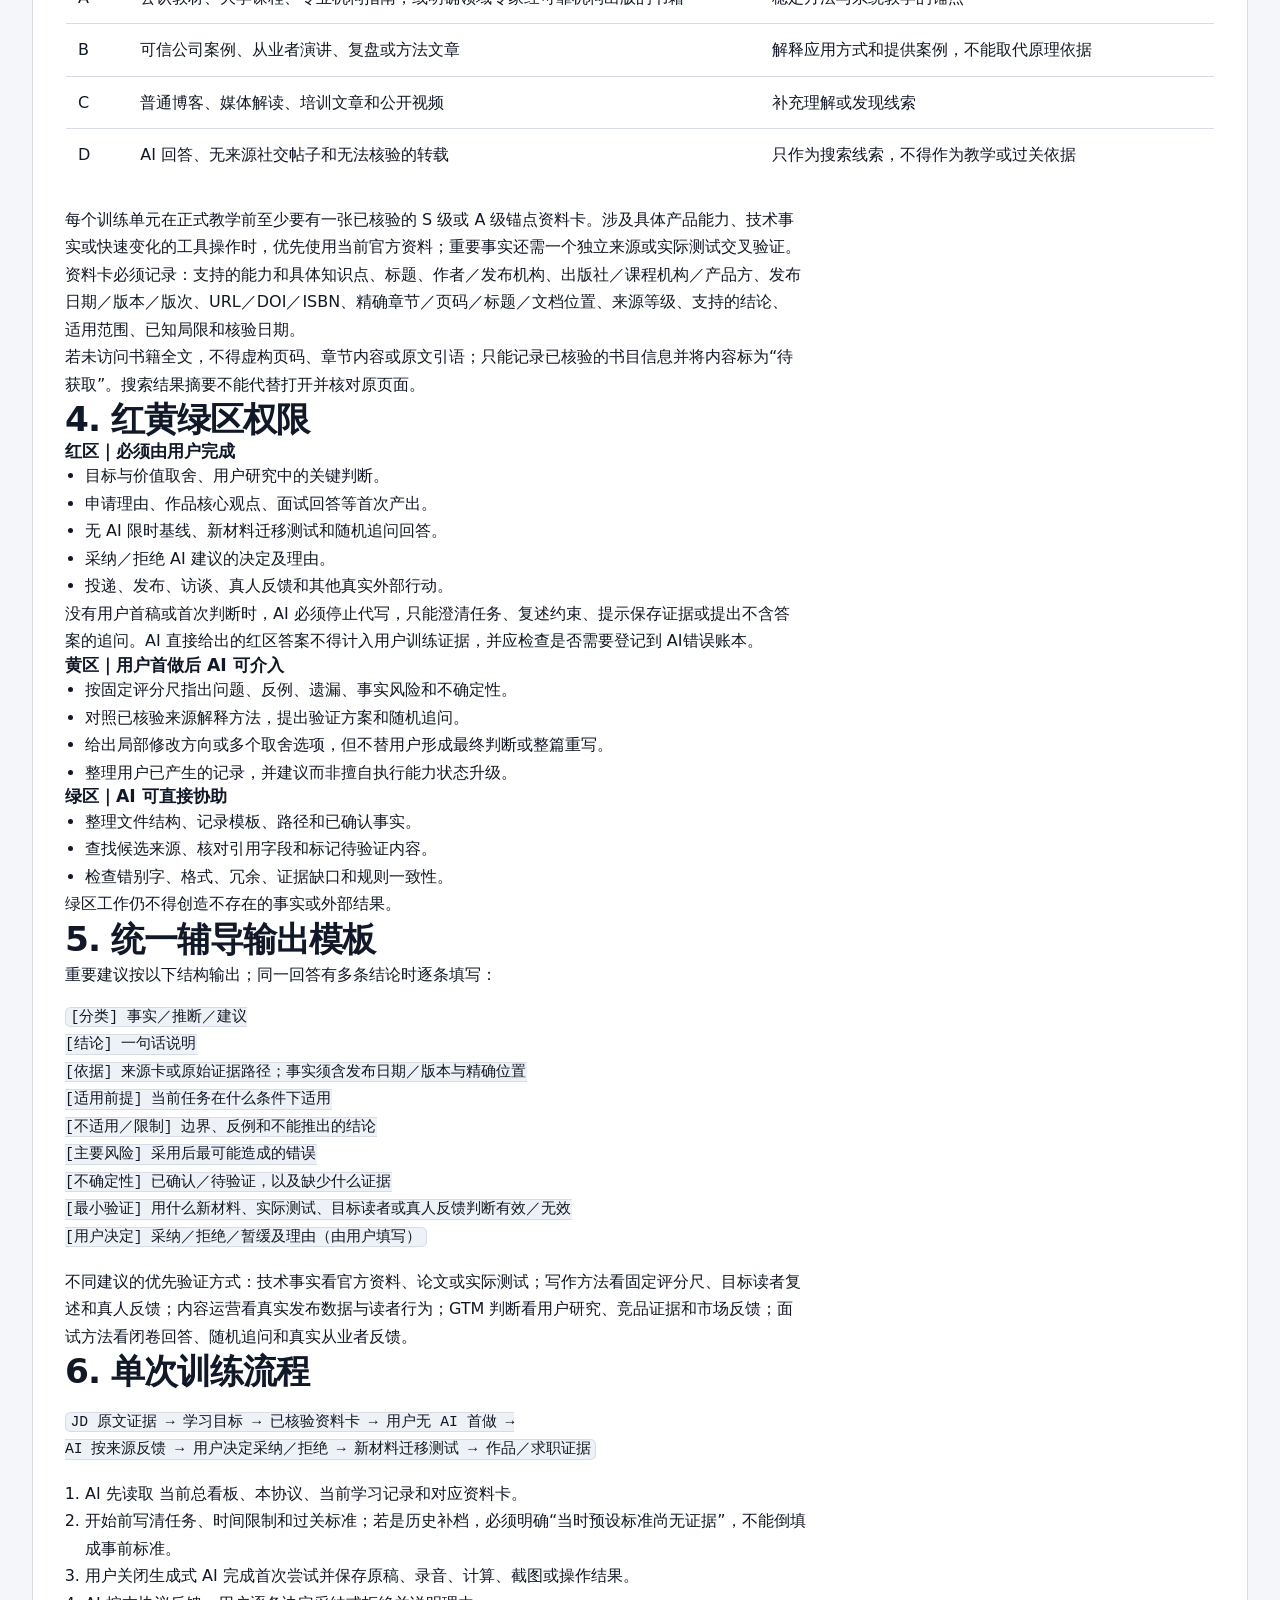
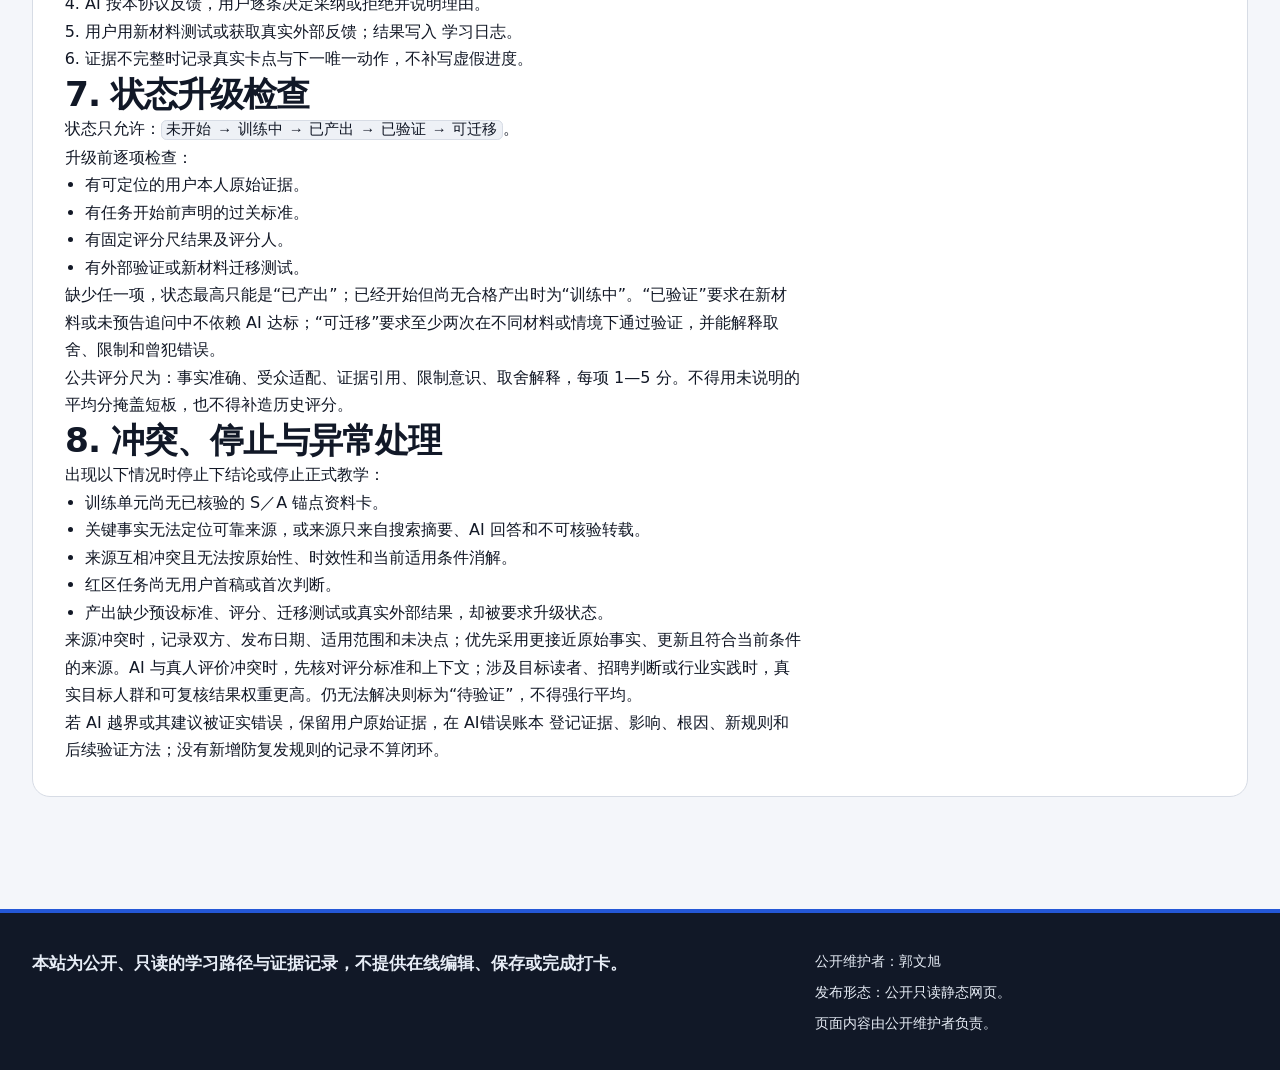
==== commit 0a94ff49: "Publish redesigned learning dashboard" ====
--- a/ai-errors.html
+++ b/ai-errors.html
@@ -3,15 +3,15 @@
 <head>
   <meta charset="utf-8">
   <meta name="viewport" content="width=device-width, initial-scale=1">
+  <meta name="description" content="公开、只读的 AI 技术运营学习路径、能力证据与求职进度记录。">
   <title>AI 错误与规则｜郭文旭｜AI 技术运营学习路径</title>
   <link rel="stylesheet" href="assets/site.css">
 </head>
 <body>
   <a class="skip-link" href="#main-content">跳到主要内容</a>
   <header class="site-header">
-    <div class="page-shell">
-      <p class="site-identity">郭文旭｜AI 技术运营学习路径</p>
-      
+    <div class="page-shell site-header__bar">
+      <a class="site-identity" href="index.html">郭文旭｜AI 技术运营学习路径</a>
       <button class="nav-toggle" type="button" hidden data-nav-toggle aria-controls="site-navigation" aria-expanded="false">菜单</button>
       <nav id="site-navigation" class="site-nav" aria-label="主导航">
     <ul><li><a href="index.html">首页</a></li><li><a href="learning.html">学习历程</a></li><li><a href="capabilities.html">能力证据</a></li><li><a href="sources.html">资料来源</a></li><li><a href="ai-errors.html" aria-current="page">AI 错误与规则</a></li><li><a href="jobs.html">求职进度</a></li></ul>
@@ -19,7 +19,10 @@
     </div>
   </header>
   <main id="main-content" class="page-shell prose">
-    <h1>AI 错误与规则</h1>
+    <header class="page-intro">
+      <h1>AI 错误与规则</h1>
+      
+    </header>
     <section id="error-ledger" class="error-register" aria-labelledby="error-ledger-title">
       <h2 id="error-ledger-title">已经证实的错误与防复发规则</h2>
       <ul><li>截至 2026-07-22，暂无已证实且已登记的 AI 错误或越界记录，详见 AI 错误账本。</li><li>最近一次检查：2026-07-26 重新校准时，没有把主要由 AI 实施的网站建设和部署计为用户的 AI 工作流能力；在缺少用户独立复现或闭卷解释前，该能力维持“未开始”。这不构成 AI 正确性的证明。</li><li>下一次高风险检查对象：AI 对用户修订后申请理由提出的事实风险与修改建议。</li></ul>
@@ -160,12 +163,16 @@
     </section>
   </main>
   <footer class="site-footer">
-    <div class="page-shell">
-      <p>本站为公开、只读的学习路径与证据记录，不提供在线编辑、保存或完成打卡。</p>
-      <p>公开维护者：郭文旭</p>
-      <p>公开联系：<a href="mailto:2584263127@qq.com">2584263127@qq.com</a></p>
-      <p>发布形态：公开只读静态网页。</p>
-      <p>页面内容由公开维护者负责。</p>
+    <div class="page-shell site-footer__grid">
+      <div class="site-footer__statement">
+        <p>本站为公开、只读的学习路径与证据记录，不提供在线编辑、保存或完成打卡。</p>
+      </div>
+      <div class="site-footer__details">
+        <p>公开维护者：郭文旭</p>
+        
+        <p>发布形态：公开只读静态网页。</p>
+        <p>页面内容由公开维护者负责。</p>
+      </div>
     </div>
   </footer>
   <script src="assets/site.js" defer></script>
--- a/assets/site.css
+++ b/assets/site.css
@@ -27,7 +27,7 @@
 
   ul,
   ol {
-    padding-inline-start: 1.35rem;
+    padding-inline-start: 1.25rem;
   }
 
   button,
@@ -51,36 +51,39 @@
 
 @layer tokens {
   :root {
-    --navy-950: #081c2c;
-    --navy-900: #102b40;
-    --navy-800: #1c3c54;
-    --navy-100: #e8eef2;
-    --amber-50: #fff8e8;
-    --amber-200: #f5d68a;
-    --amber-800: #76520a;
-    --blue-700: #175d9c;
-    --blue-800: #134c80;
-    --green-800: #28623f;
-    --green-50: #eef7f1;
-    --ink-950: #172027;
-    --ink-800: #303d46;
-    --ink-700: #4c5962;
-    --ink-500: #6c7780;
-    --paper: #fffefb;
+    --accent: #2457d6;
+    --accent-strong: #1d45ab;
+    --navy-950: #111827;
+    --navy-900: #17223a;
+    --navy-800: #263859;
+    --navy-100: #e7edf6;
+    --amber-50: #fff8e6;
+    --amber-200: #efd58b;
+    --amber-800: #744b00;
+    --blue-700: var(--accent);
+    --blue-800: var(--accent-strong);
+    --green-800: #1f6b48;
+    --green-50: #eaf6ef;
+    --ink-950: #121826;
+    --ink-800: #2a3345;
+    --ink-700: #4b566b;
+    --ink-500: #6c7687;
+    --paper: #f4f6fa;
     --surface: #ffffff;
-    --surface-muted: #f3f5f5;
-    --line: #cbd2d5;
-    --line-strong: #8b969c;
-    --focus: #202c33;
+    --surface-muted: #eef1f6;
+    --line: #d7dce5;
+    --line-strong: #a6afbd;
+    --focus: #2457d6;
     --measure: 46rem;
-    --space-1: 0.35rem;
-    --space-2: 0.65rem;
+    --space-1: 0.375rem;
+    --space-2: 0.75rem;
     --space-3: 1rem;
     --space-4: 1.5rem;
     --space-5: 2.25rem;
-    --space-6: 3.25rem;
-    --radius-sm: 0.25rem;
-    --radius-md: 0.65rem;
+    --space-6: 3.5rem;
+    --space-7: 5rem;
+    --radius-sm: 0.625rem;
+    --radius-md: 1.125rem;
   }
 }
 
@@ -108,20 +111,20 @@
   h2,
   h3 {
     color: var(--navy-950);
-    font-weight: 700;
-    line-height: 1.28;
+    font-weight: 760;
+    line-height: 1.24;
     text-wrap: balance;
   }
 
   h1 {
     max-inline-size: 18ch;
-    font-size: clamp(2rem, 8vw, 3.7rem);
-    letter-spacing: -0.035em;
+    font-size: clamp(2.25rem, 7vw, 3.75rem);
+    letter-spacing: -0.045em;
   }
 
   h2 {
-    font-size: clamp(1.35rem, 4vw, 2rem);
-    letter-spacing: -0.018em;
+    font-size: clamp(1.45rem, 3vw, 2.15rem);
+    letter-spacing: -0.028em;
   }
 
   h3 {
@@ -137,14 +140,19 @@
 
   a {
     color: var(--blue-700);
-    text-decoration-color: currentColor;
+    text-decoration-color: color-mix(in srgb, currentColor 55%, transparent);
     text-decoration-thickness: 0.08em;
-    text-underline-offset: 0.18em;
+    text-underline-offset: 0.2em;
+    transition: color 140ms ease, text-decoration-color 140ms ease, transform 140ms ease;
   }
 
   a:hover {
     color: var(--blue-800);
-    text-decoration-thickness: 0.14em;
+    text-decoration-color: currentColor;
+  }
+
+  a:active {
+    transform: translateY(1px);
   }
 
   a,
@@ -156,9 +164,9 @@
   }
 
   code {
-    padding: 0.08em 0.25em;
+    padding: 0.08em 0.3em;
     border: 1px solid var(--line);
-    border-radius: var(--radius-sm);
+    border-radius: 0.35rem;
     background: var(--surface-muted);
     font-family: ui-monospace, "Cascadia Mono", "Microsoft YaHei", monospace;
     font-size: 0.92em;
@@ -173,7 +181,7 @@
   }
 
   strong {
-    font-weight: 700;
+    font-weight: 760;
   }
 
   :focus-visible {
@@ -182,44 +190,49 @@
     scroll-margin-block: 0.75rem;
   }
 
-  .site-header :focus-visible,
   .site-footer :focus-visible {
     outline-color: var(--surface);
   }
 
   ::selection {
     color: var(--surface);
-    background: var(--navy-800);
+    background: var(--accent-strong);
   }
 }
 
 @layer layout {
   .page-shell {
-    inline-size: min(calc(100% - 2rem), 73.75rem);
+    inline-size: min(calc(100% - 2rem), 76rem);
     margin-inline: auto;
   }
 
   .site-header {
-    background: var(--navy-950);
-    color: var(--surface);
-    border-block-end: 0.25rem solid var(--navy-800);
-  }
-
-  .site-header .page-shell {
-    display: grid;
-    gap: var(--space-3);
-    padding-block: var(--space-4);
-  }
-
-  .site-header p {
-    color: var(--navy-100);
+    color: var(--ink-950);
+    background: var(--surface);
+    background: color-mix(in srgb, var(--surface) 96%, transparent);
+    border-block-end: 1px solid var(--line);
+  }
+
+  .site-header__bar {
+    display: grid;
+    grid-template-columns: minmax(0, 1fr) auto;
+    gap: var(--space-2) var(--space-3);
+    align-items: center;
+    min-block-size: 4.5rem;
+    padding-block: 0.625rem;
   }
 
   .site-identity {
-    color: var(--surface) !important;
-    font-size: clamp(1.2rem, 5vw, 1.65rem);
-    font-weight: 700;
-    line-height: 1.3;
+    display: inline-flex;
+    align-items: center;
+    min-inline-size: 2.75rem;
+    min-block-size: 2.75rem;
+    max-inline-size: 24rem;
+    color: var(--navy-950);
+    font-size: clamp(1rem, 3.5vw, 1.2rem);
+    font-weight: 800;
+    line-height: 1.2;
+    text-decoration: none;
   }
 
   .site-nav,
@@ -233,10 +246,14 @@
     min-inline-size: 0;
   }
 
+  .site-nav {
+    grid-column: 1 / -1;
+  }
+
   .site-nav ul {
     display: grid;
     grid-template-columns: repeat(2, minmax(0, 1fr));
-    gap: 0.4rem;
+    gap: 0.35rem;
     padding: 0;
     list-style: none;
   }
@@ -246,33 +263,74 @@
     align-items: center;
     justify-content: center;
     min-block-size: 2.75rem;
-    padding: 0.55rem 0.7rem;
+    padding: 0.5rem 0.625rem;
+    color: var(--ink-700);
+    border-radius: var(--radius-sm);
+    font-size: 0.9rem;
+    font-weight: 650;
+    line-height: 1.2;
+    text-align: center;
+    text-decoration: none;
+    white-space: nowrap;
+  }
+
+  .site-nav a:hover {
+    color: var(--ink-950);
+    background: var(--surface-muted);
+  }
+
+  .site-nav a[aria-current="page"] {
     color: var(--surface);
-    border: 1px solid var(--navy-800);
-    border-radius: var(--radius-sm);
-    text-align: center;
-    text-decoration: underline;
-    text-underline-offset: 0.2em;
-  }
-
-  .site-nav a[aria-current="page"] {
-    border-color: var(--surface);
-    background: var(--navy-800);
-    font-weight: 700;
+    background: var(--navy-950);
   }
 
   .prose {
-    padding-block: clamp(2.25rem, 8vw, 5rem);
-  }
-
-  .prose > h1 {
-    margin-block-end: clamp(2.25rem, 7vw, 4.25rem);
+    padding-block-end: clamp(4rem, 9vw, 7rem);
+  }
+
+  .page-intro {
+    display: grid;
+    gap: var(--space-4);
+    padding-block: clamp(2.75rem, 7vw, 5.75rem) clamp(2.25rem, 5vw, 4rem);
+    border-block-end: 1px solid var(--line);
+  }
+
+  .page-meta {
+    display: flex;
+    flex-wrap: wrap;
+    gap: var(--space-1) var(--space-4);
+    color: var(--ink-700);
+    font-size: 0.94rem;
+    font-variant-numeric: tabular-nums;
+  }
+
+  .page-meta p {
+    position: relative;
+  }
+
+  .page-meta p + p {
+    padding-inline-start: var(--space-4);
+  }
+
+  .page-meta p + p::before {
+    position: absolute;
+    inset-block: 0.5em;
+    inset-inline-start: 0;
+    inline-size: 1px;
+    background: var(--line-strong);
+    content: "";
+  }
+
+  .prose > .page-intro + * {
+    margin-block-start: clamp(2rem, 5vw, 4rem);
   }
 
   .prose > section + section,
   .prose > article + article,
-  .prose > p + section {
-    margin-block-start: var(--space-6);
+  .prose > p + section,
+  .prose > section + .summary-rail,
+  .prose > .summary-rail + section {
+    margin-block-start: var(--space-7);
   }
 
   .prose section > h2,
@@ -289,7 +347,7 @@
   .summary-rail {
     display: grid;
     grid-template-columns: minmax(0, 1fr);
-    gap: var(--space-4);
+    gap: var(--space-5);
   }
 
   .evidence-ledger,
@@ -299,20 +357,31 @@
   .job-register,
   .timeline {
     display: grid;
-    gap: 0;
+    gap: var(--space-4);
   }
 
   .site-footer {
-    margin-block-start: var(--space-5);
     color: var(--navy-100);
     background: var(--navy-950);
-    border-block-start: 0.25rem solid var(--navy-800);
-  }
-
-  .site-footer .page-shell {
-    display: grid;
-    gap: var(--space-2);
+    border-block-start: 0.25rem solid var(--accent);
+  }
+
+  .site-footer__grid {
+    display: grid;
+    gap: var(--space-4);
     padding-block: var(--space-5);
+  }
+
+  .site-footer__statement {
+    font-size: 1.05rem;
+    font-weight: 650;
+  }
+
+  .site-footer__details {
+    display: grid;
+    gap: var(--space-1);
+    color: var(--navy-100);
+    font-size: 0.9rem;
   }
 
   .site-footer a {
@@ -320,26 +389,12 @@
   }
 
   @media (min-width: 48rem) {
-    .site-header .page-shell {
-      grid-template-columns: minmax(13rem, 1fr) minmax(28rem, 2fr);
-      align-items: end;
-    }
-
-    .site-header .site-identity {
-      align-self: start;
-      grid-row: 1 / span 2;
-    }
-
-    .site-header .site-nav {
-      grid-column: 2;
-    }
-
     .site-nav ul {
       grid-template-columns: repeat(3, minmax(0, 1fr));
     }
 
     .action-cockpit {
-      grid-template-columns: minmax(0, 3fr) minmax(15rem, 2fr);
+      grid-template-columns: minmax(0, 7fr) minmax(16rem, 4fr);
       gap: clamp(1.5rem, 4vw, 3.5rem);
     }
 
@@ -347,18 +402,44 @@
       grid-template-columns: repeat(2, minmax(0, 1fr));
     }
 
-    .site-footer .page-shell {
+    .site-footer__grid {
+      grid-template-columns: minmax(0, 1.4fr) minmax(16rem, 0.8fr);
+      align-items: start;
+    }
+  }
+
+  @media (min-width: 64rem) {
+    .site-header__bar {
+      grid-template-columns: minmax(13rem, 1fr) auto;
+      block-size: 4.75rem;
+      padding-block: 0.5rem;
+    }
+
+    .site-nav {
+      grid-column: 2;
+    }
+
+    .site-nav ul {
+      grid-template-columns: repeat(6, minmax(0, auto));
+      gap: 0.15rem;
+    }
+
+    #capability-map {
       grid-template-columns: repeat(2, minmax(0, 1fr));
     }
-  }
-
-  @media (min-width: 80rem) {
-    .page-shell {
-      max-inline-size: 73.75rem;
-    }
-
-    .action-cockpit {
-      grid-template-columns: minmax(0, 7fr) minmax(20rem, 5fr);
+
+    #capability-map > h2,
+    #capability-map > p {
+      grid-column: 1 / -1;
+    }
+
+    #capability-map > .ledger-row {
+      display: block;
+      padding: var(--space-5);
+    }
+
+    #capability-map > .ledger-row:last-child {
+      grid-column: 1 / -1;
     }
 
     .summary-rail {
@@ -378,6 +459,7 @@
     color: var(--surface);
     background: var(--navy-950);
     border: 2px solid var(--surface);
+    border-radius: var(--radius-sm);
     transform: translateY(-150%);
   }
 
@@ -386,14 +468,23 @@
   }
 
   .nav-toggle {
-    inline-size: 100%;
+    min-inline-size: 4.5rem;
     min-block-size: 2.75rem;
-    padding: 0.55rem 1rem;
-    color: var(--surface);
-    background: transparent;
-    border: 1px solid var(--surface);
+    padding: 0.5rem 0.9rem;
+    color: var(--ink-950);
+    background: var(--surface);
+    border: 1px solid var(--line-strong);
     border-radius: var(--radius-sm);
     cursor: pointer;
+    transition: background-color 140ms ease, transform 140ms ease;
+  }
+
+  .nav-toggle:hover {
+    background: var(--surface-muted);
+  }
+
+  .nav-toggle:active {
+    transform: translateY(1px);
   }
 
   .nav-ready .nav-toggle[aria-expanded="false"] + .site-nav {
@@ -401,10 +492,10 @@
   }
 
   .sole-action {
-    padding: clamp(1.25rem, 5vw, 2.5rem);
+    padding: clamp(1.35rem, 4vw, 2.75rem);
     background: var(--amber-50);
     border: 1px solid var(--amber-200);
-    border-block-start: 0.45rem solid var(--amber-800);
+    border-block-start: 0.4rem solid var(--amber-800);
     border-radius: var(--radius-md);
   }
 
@@ -417,17 +508,21 @@
     color: var(--amber-800);
   }
 
+  .sole-action h2 {
+    max-inline-size: 14ch;
+  }
+
   .sole-action dl {
     display: grid;
     grid-template-columns: minmax(6rem, max-content) minmax(0, 1fr);
-    gap: 0.35rem 1rem;
+    gap: 0.4rem 1rem;
     padding-block: var(--space-3);
     border-block: 1px solid var(--amber-200);
   }
 
   .sole-action dt {
     color: var(--amber-800);
-    font-weight: 700;
+    font-weight: 750;
   }
 
   .sole-action ol,
@@ -437,9 +532,11 @@
   }
 
   .action-reason {
-    padding: var(--space-4);
-    border-block-start: 0.25rem solid var(--navy-950);
-    background: var(--surface-muted);
+    padding: clamp(1.35rem, 3vw, 2rem);
+    background: var(--surface);
+    border: 1px solid var(--line);
+    border-block-start: 0.4rem solid var(--navy-950);
+    border-radius: var(--radius-md);
   }
 
   .action-reason h2 {
@@ -452,16 +549,16 @@
     margin-block-start: var(--space-4);
   }
 
-  .summary-panel {
-    padding-block: var(--space-4);
-    border-block-start: 2px solid var(--navy-950);
-  }
-
-  .summary-panel > * + * {
+  .summary-rail > section {
+    padding-block-start: var(--space-4);
+    border-block-start: 0.2rem solid var(--navy-950);
+  }
+
+  .summary-rail > section > * + * {
     margin-block-start: var(--space-2);
   }
 
-  .summary-panel h2 {
+  .summary-rail h2 {
     font-size: 1.25rem;
   }
 
@@ -470,18 +567,12 @@
   .source-register > article,
   .error-register > article,
   .job-register > article,
-  .capability-register > article {
-    padding-block: var(--space-5);
-    border-block-start: 1px solid var(--line);
-  }
-
-  .ledger-row:last-child,
-  .timeline-entry:last-child,
-  .source-register > article:last-child,
-  .error-register > article:last-child,
-  .job-register > article:last-child,
-  .capability-register > article:last-child {
-    border-block-end: 1px solid var(--line);
+  .capability-register > article,
+  .protocol {
+    padding: clamp(1.35rem, 3vw, 2rem);
+    background: var(--surface);
+    border: 1px solid var(--line);
+    border-radius: var(--radius-md);
   }
 
   .ledger-row > *,
@@ -512,8 +603,13 @@
   .ledger-row__evidence,
   .related-evidence {
     padding-inline-start: var(--space-3);
-    border-inline-start: 0.2rem solid var(--line-strong);
+    border-inline-start: 0.2rem solid var(--accent);
     color: var(--ink-700);
+  }
+
+  .related-evidence h3 {
+    font-size: 0.9rem;
+    letter-spacing: 0.01em;
   }
 
   .related-evidence ul {
@@ -526,25 +622,28 @@
   dl.fact-list {
     display: grid;
     grid-template-columns: minmax(0, 1fr);
-    border-block-start: 1px solid var(--line);
   }
 
   .fact-list dt,
   .fact-list dd {
-    padding-block: 0.7rem;
-    border-block-end: 1px solid var(--line);
+    padding-block: 0.65rem;
   }
 
   .fact-list dt {
-    padding-inline-end: var(--space-3);
-    padding-block-end: 0.2rem;
+    padding-block-end: 0.1rem;
     color: var(--ink-700);
-    font-weight: 700;
+    font-size: 0.88rem;
+    font-weight: 750;
   }
 
   .fact-list dd {
     min-inline-size: 0;
-    padding-block-start: 0.2rem;
+    padding-block-start: 0.1rem;
+    border-block-end: 1px solid var(--line);
+  }
+
+  .fact-list dd:last-child {
+    border-block-end: 0;
   }
 
   .status {
@@ -556,8 +655,8 @@
     background: var(--surface);
     border: 1px solid currentColor;
     border-radius: 99rem;
-    font-size: 0.9rem;
-    font-weight: 700;
+    font-size: 0.86rem;
+    font-weight: 750;
     line-height: 1.25;
   }
 
@@ -586,24 +685,25 @@
 
   .frequency {
     display: grid;
-    grid-template-columns: minmax(4.2rem, max-content) minmax(6rem, 1fr);
+    grid-template-columns: minmax(4.2rem, max-content) minmax(5rem, 1fr);
     gap: var(--space-2);
     align-items: center;
-    max-inline-size: 26rem;
+    max-inline-size: 25rem;
     margin-block: var(--space-3);
-    color: var(--ink-800);
+    color: var(--ink-700);
+    font-size: 0.9rem;
   }
 
   .frequency strong {
     color: var(--blue-700);
+    font-size: 1rem;
     font-variant-numeric: tabular-nums;
   }
 
   .frequency__track {
     overflow: hidden;
-    block-size: 0.65rem;
+    block-size: 0.3rem;
     background: var(--navy-100);
-    border: 1px solid var(--line-strong);
     border-radius: 99rem;
   }
 
@@ -617,8 +717,10 @@
   .empty-state,
   [role="status"].empty-state {
     padding: var(--space-4);
+    color: var(--ink-700);
+    background: var(--surface-muted);
     border: 1px dashed var(--line-strong);
-    background: var(--surface-muted);
+    border-radius: var(--radius-md);
   }
 
   .empty-state > * + * {
@@ -630,13 +732,13 @@
   }
 
   .timeline-entry {
-    padding-inline-start: var(--space-4);
-    border-inline-start: 0.2rem solid var(--line-strong);
+    border-inline-start: 0.25rem solid var(--accent);
   }
 
   .timeline-entry header p,
   .timeline-entry time {
     color: var(--ink-700);
+    font-size: 0.9rem;
     font-variant-numeric: tabular-nums;
   }
 
@@ -664,11 +766,7 @@
 
   .responsive-table tr {
     padding-block: var(--space-2);
-    border-block-start: 1px solid var(--line-strong);
-  }
-
-  .responsive-table tr:last-child {
-    border-block-end: 1px solid var(--line-strong);
+    border-block-end: 1px solid var(--line);
   }
 
   .responsive-table td {
@@ -680,9 +778,9 @@
   }
 
   .responsive-table td::before {
+    color: var(--ink-700);
+    font-weight: 750;
     content: attr(data-label);
-    color: var(--ink-700);
-    font-weight: 700;
   }
 
   @media (min-width: 48rem) {
@@ -694,35 +792,49 @@
       display: block;
     }
 
-    .ledger-row,
+    .ledger-row:not(#capability-map .ledger-row),
     .capability-register > article {
       display: grid;
-      grid-template-columns: minmax(12rem, 0.8fr) minmax(0, 2fr);
+      grid-template-columns: minmax(11rem, 0.75fr) minmax(0, 2fr);
       gap: var(--space-3) var(--space-5);
     }
 
-    .ledger-row > h3,
+    .ledger-row:not(#capability-map .ledger-row) > h3,
     .capability-register > article > h2 {
       grid-column: 1;
     }
 
-    .ledger-row > :not(h3),
+    .ledger-row:not(#capability-map .ledger-row) > :not(h3),
     .capability-register > article > :not(h2) {
       grid-column: 2;
     }
 
     .fact-list,
     dl.fact-list {
-      grid-template-columns: minmax(7rem, 0.7fr) minmax(0, 1.8fr);
+      grid-template-columns: minmax(7rem, 0.65fr) minmax(0, 1.8fr);
+      column-gap: var(--space-4);
     }
 
     .fact-list dt,
     .fact-list dd {
       padding-block: 0.7rem;
+      border-block-end: 1px solid var(--line);
+    }
+
+    .fact-list dt {
+      padding-block-start: 0.8rem;
+    }
+
+    .fact-list dt:nth-last-of-type(1),
+    .fact-list dd:last-child {
+      border-block-end: 0;
     }
 
     .responsive-table {
       display: table;
+      overflow: hidden;
+      border: 1px solid var(--line);
+      border-radius: var(--radius-sm);
     }
 
     .responsive-table thead {
@@ -749,7 +861,7 @@
       display: table-cell;
       inline-size: auto;
       padding: 0.75rem;
-      border: 1px solid var(--line);
+      border-block-end: 1px solid var(--line);
       text-align: start;
       vertical-align: top;
     }
@@ -856,13 +968,20 @@
     }
 
     .site-header,
-    .site-footer {
+    .site-footer,
+    .sole-action,
+    .action-reason,
+    .ledger-row,
+    .timeline-entry,
+    .source-register > article,
+    .error-register > article,
+    .job-register > article,
+    .capability-register > article {
       color: #000;
       background: #fff;
       border-color: #000;
     }
 
-    .site-header p,
     .site-identity,
     .site-footer a {
       color: #000 !important;
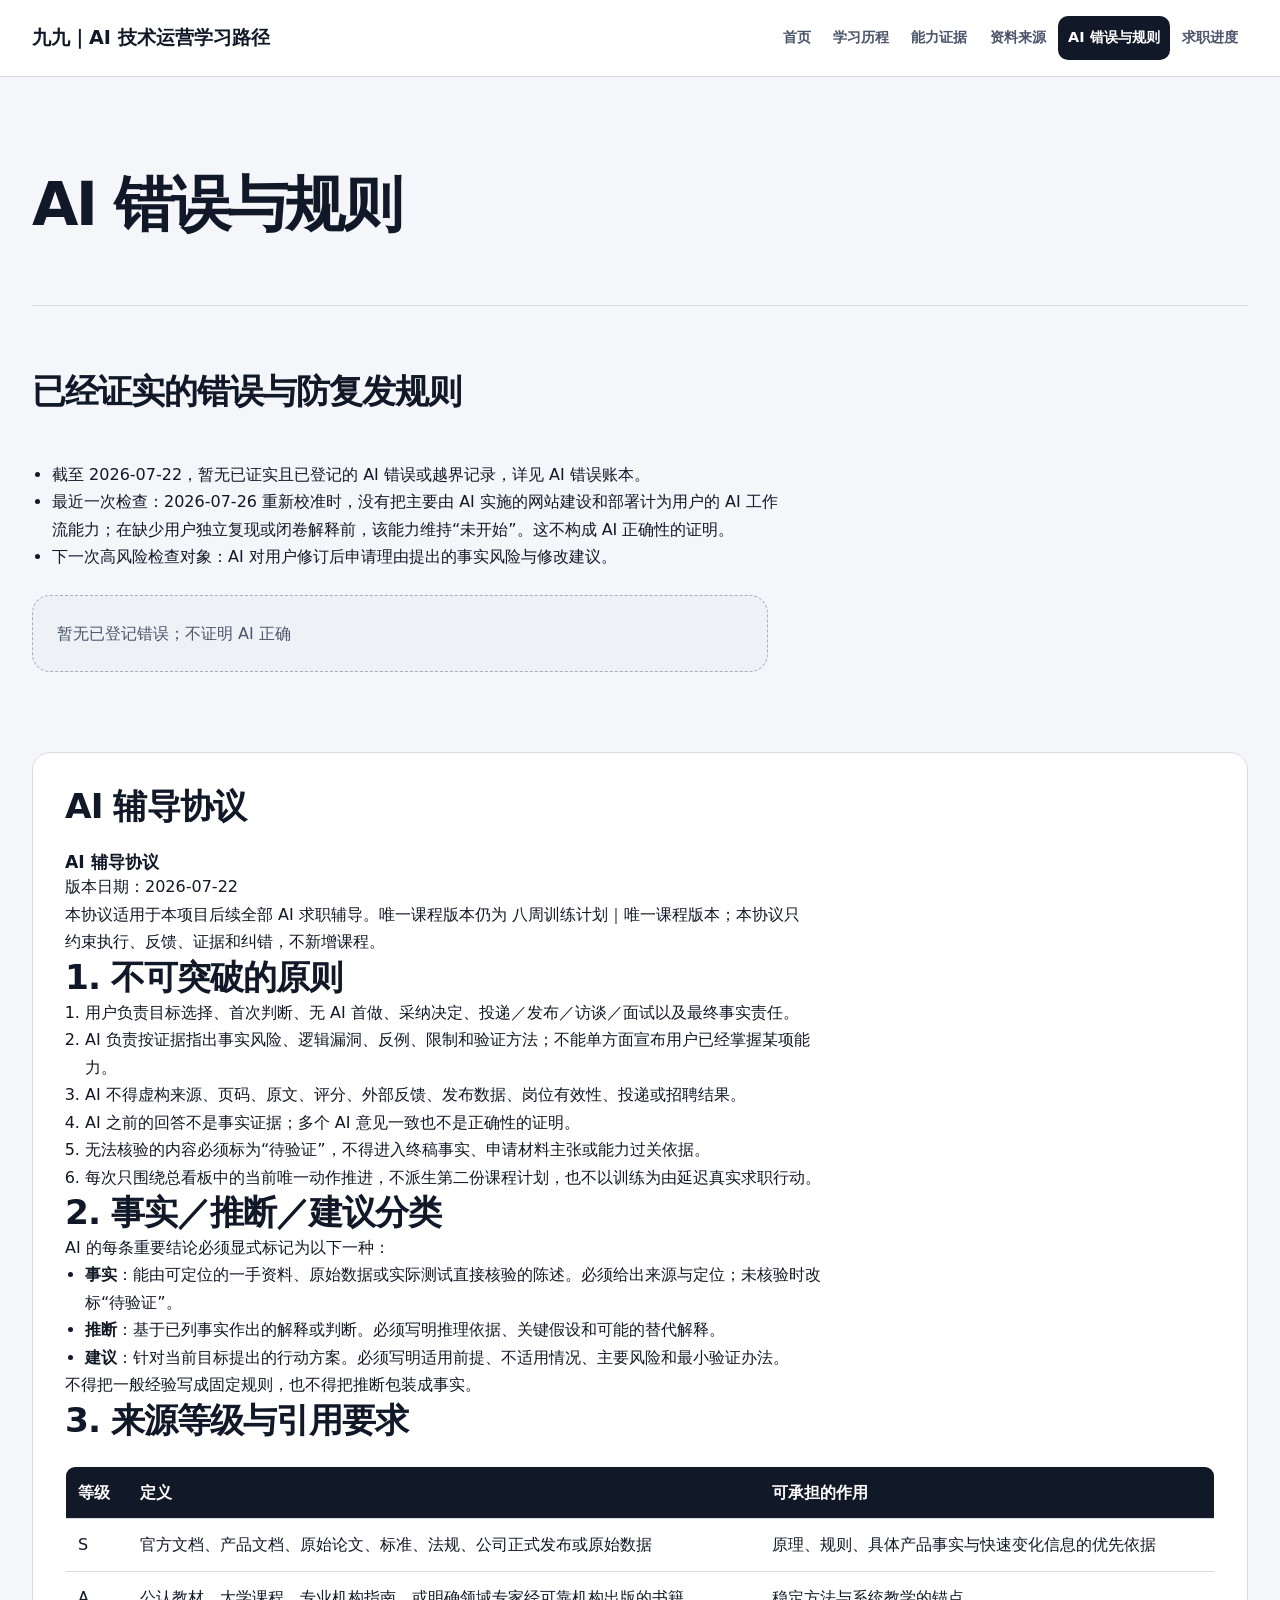
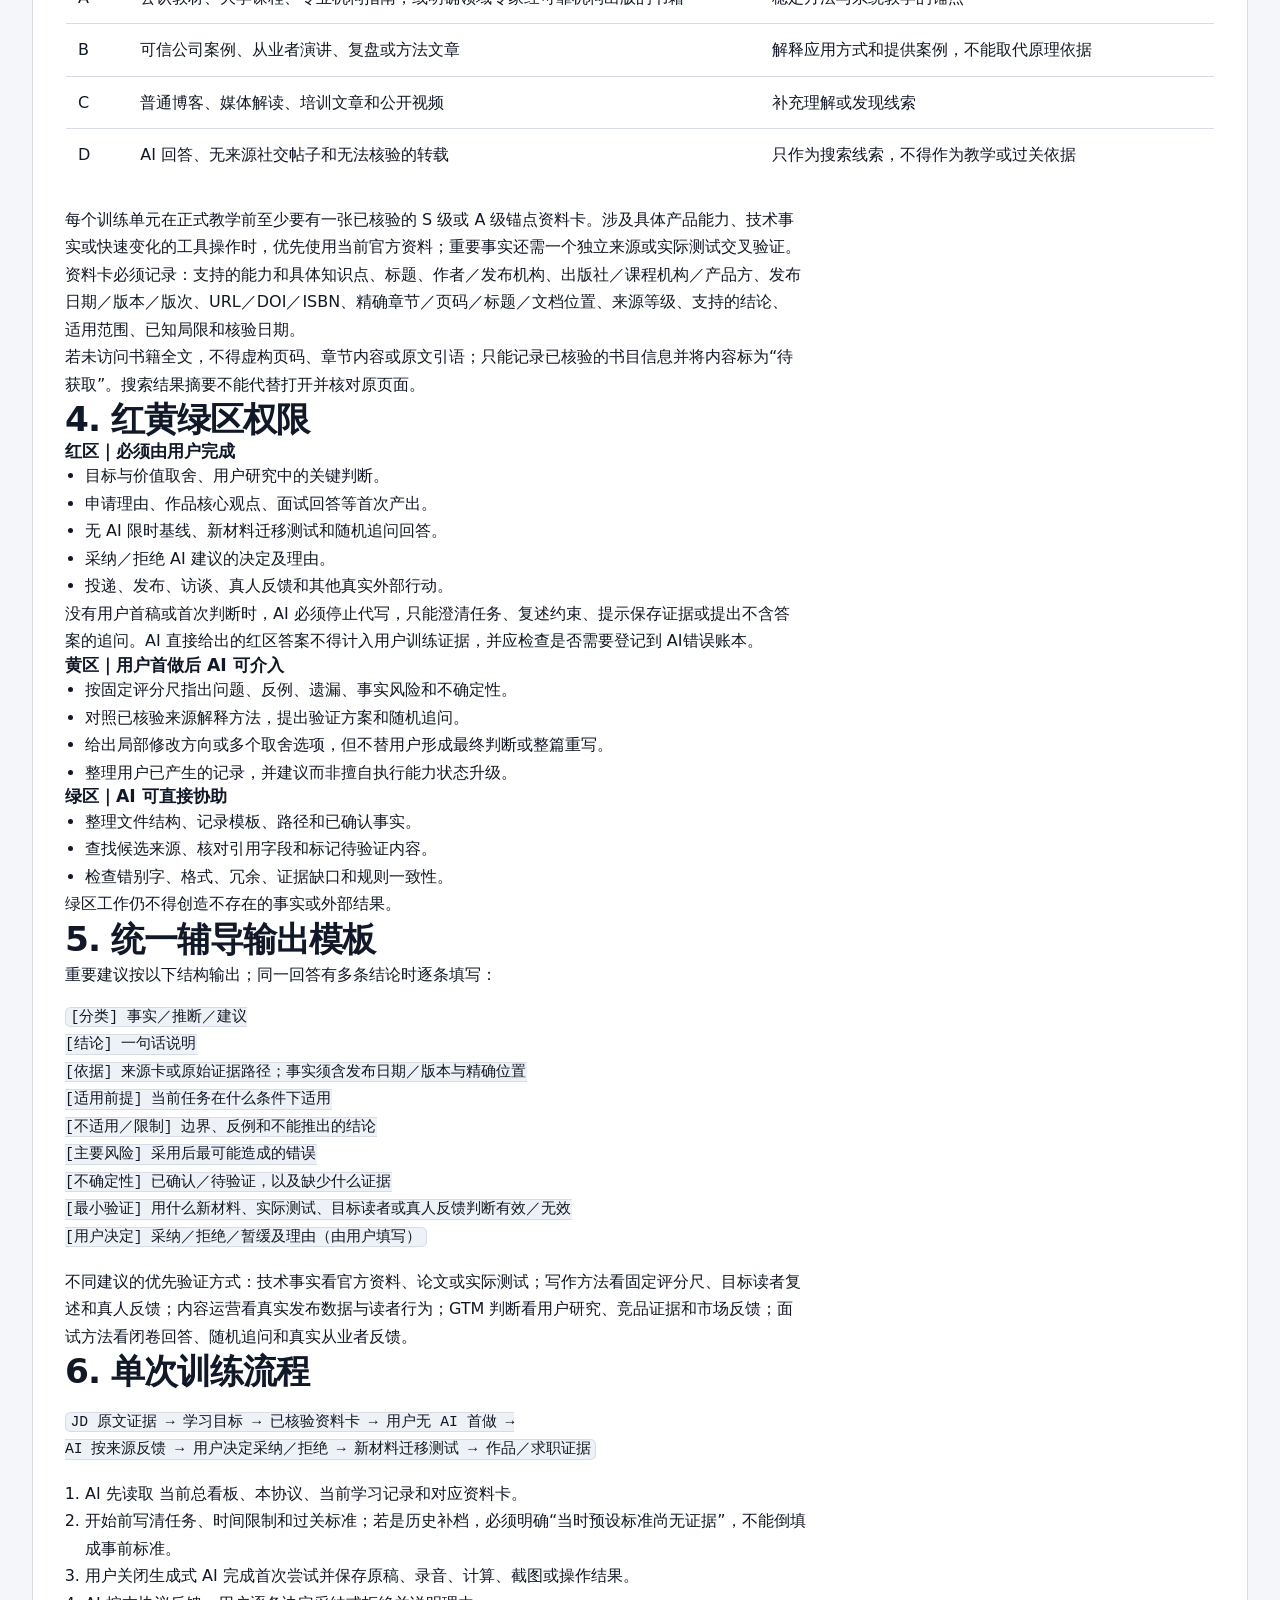
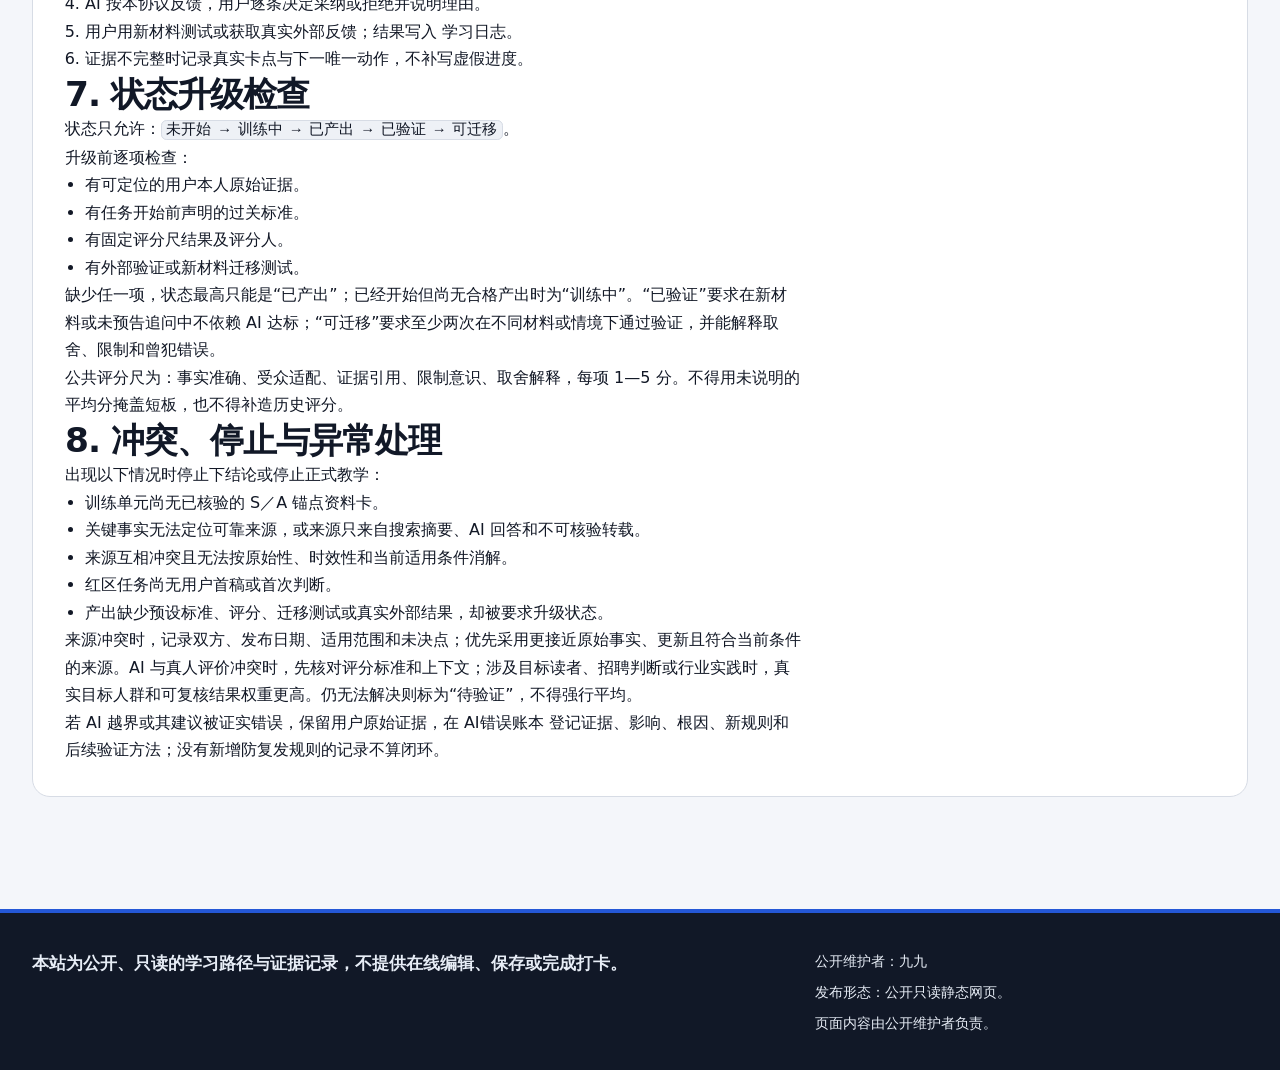
==== commit 482090b4: "Publish Jiujiu site identity" ====
--- a/ai-errors.html
+++ b/ai-errors.html
@@ -4,14 +4,14 @@
   <meta charset="utf-8">
   <meta name="viewport" content="width=device-width, initial-scale=1">
   <meta name="description" content="公开、只读的 AI 技术运营学习路径、能力证据与求职进度记录。">
-  <title>AI 错误与规则｜郭文旭｜AI 技术运营学习路径</title>
+  <title>AI 错误与规则｜九九｜AI 技术运营学习路径</title>
   <link rel="stylesheet" href="assets/site.css">
 </head>
 <body>
   <a class="skip-link" href="#main-content">跳到主要内容</a>
   <header class="site-header">
     <div class="page-shell site-header__bar">
-      <a class="site-identity" href="index.html">郭文旭｜AI 技术运营学习路径</a>
+      <a class="site-identity" href="index.html">九九｜AI 技术运营学习路径</a>
       <button class="nav-toggle" type="button" hidden data-nav-toggle aria-controls="site-navigation" aria-expanded="false">菜单</button>
       <nav id="site-navigation" class="site-nav" aria-label="主导航">
     <ul><li><a href="index.html">首页</a></li><li><a href="learning.html">学习历程</a></li><li><a href="capabilities.html">能力证据</a></li><li><a href="sources.html">资料来源</a></li><li><a href="ai-errors.html" aria-current="page">AI 错误与规则</a></li><li><a href="jobs.html">求职进度</a></li></ul>
@@ -168,7 +168,7 @@
         <p>本站为公开、只读的学习路径与证据记录，不提供在线编辑、保存或完成打卡。</p>
       </div>
       <div class="site-footer__details">
-        <p>公开维护者：郭文旭</p>
+        <p>公开维护者：九九</p>
         
         <p>发布形态：公开只读静态网页。</p>
         <p>页面内容由公开维护者负责。</p>
